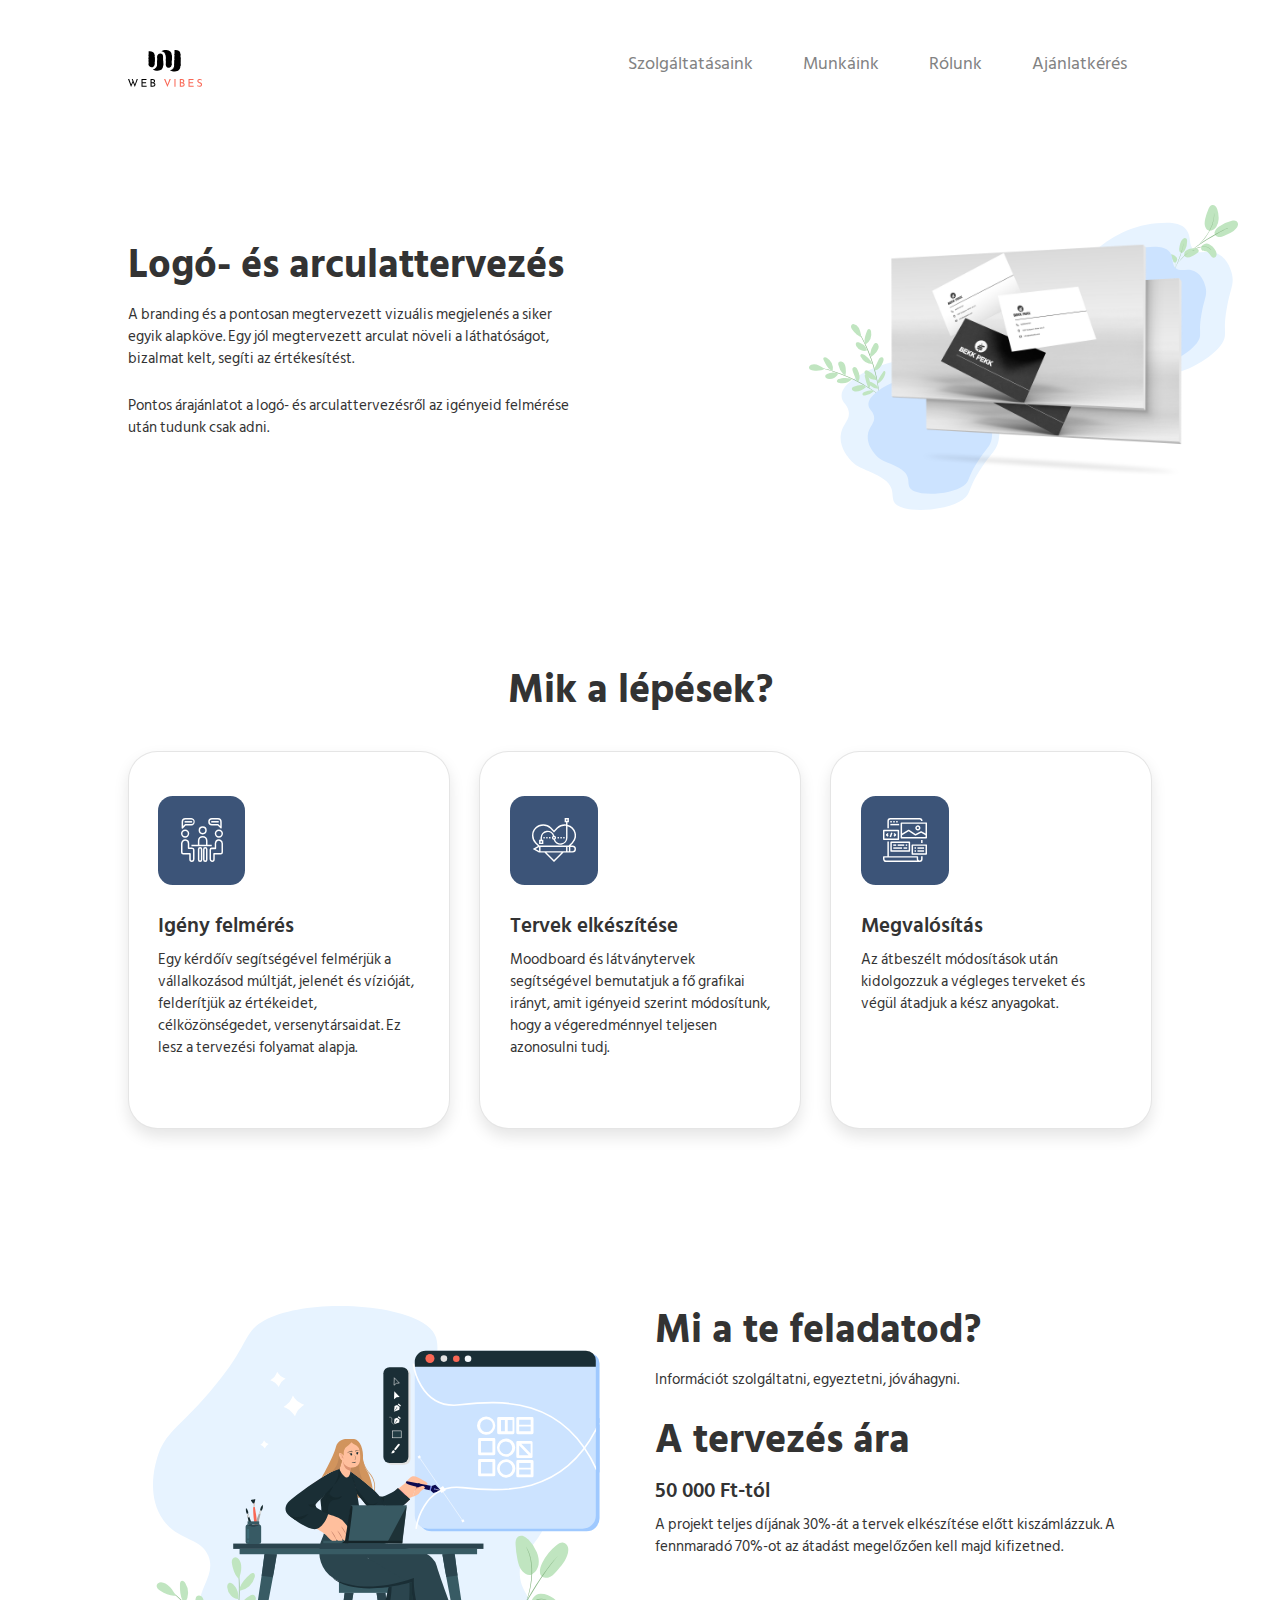
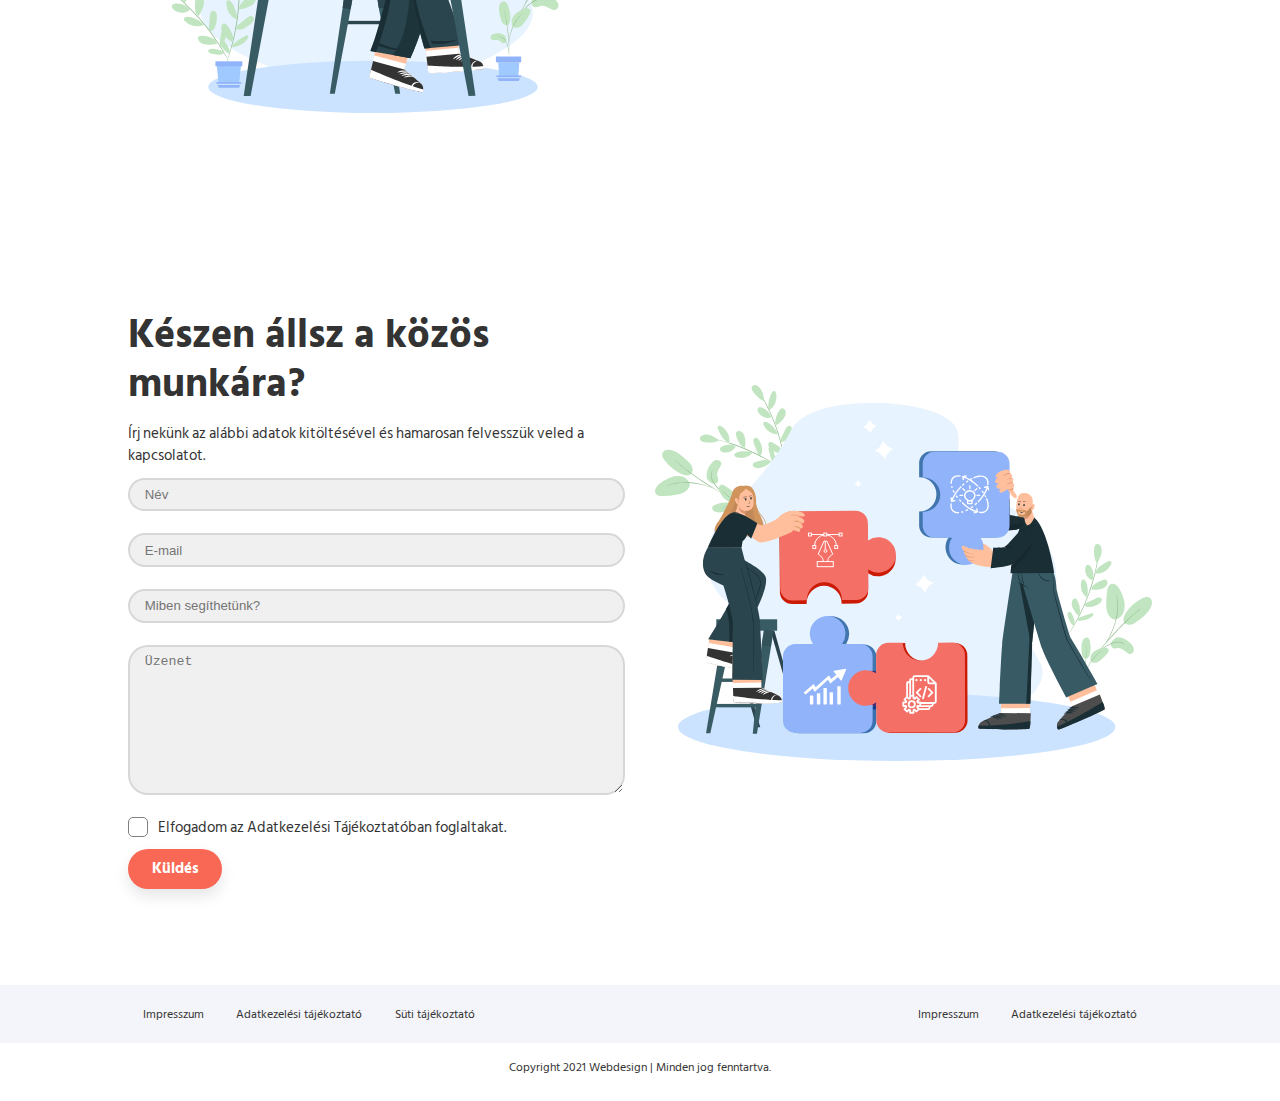
==== arculat.html @ f715c891 "initial commit" ====
<!DOCTYPE html>
<html lang="hu">

<head>
    <meta charset="utf-8">
    <title>Logó- és arculattervezés</title>
    <meta name="author" content="Your Name">
    <meta name="description" content="Example description">
    <meta name="viewport" content="width=device-width, initial-scale=1.0">
    <link rel="stylesheet" href="css/reset.css">
    <link rel="stylesheet" href="css/typo.css">
    <link rel="stylesheet" href="css/grid.css">
    <link rel="stylesheet" href="css/styleproba.css">
    <link rel="stylesheet" href="css/main.css">
    <link rel="icon" type="image/x-icon" href="img/favicon.png" />
    <link href="https://fonts.googleapis.com/css2?family=Hind+Siliguri:wght@400;600;700&display=swap" rel="stylesheet">
    <link rel="stylesheet" href="https://cdnjs.cloudflare.com/ajax/libs/font-awesome/4.7.0/css/font-awesome.min.css">
</head>
<body>
        <header class="header">
          
                <div class="logo">
                    <a href="#"><img src="img/logotervuj.svg" alt=""></a>
                </div>
                <div class="navigation">
                    <input type="checkbox" class="toggle-menu">
                    <div class="hamburger"></div>
                    
                        <ul class="menu">
                            <li><a href="#">Szolgáltatásaink</a></li>
                            <li><a href="#">Munkáink</a></li>
                            <li><a href="#">Rólunk</a></li>
                            <li><a href="#">Ajánlatkérés</a></li>
                        </ul>
                   
                </div>
                
            
        </header>
        <main>
            <section id="hero2">
            <div class="content-box">
                <div class="hero-text">
                    <h1>Logó- és arculattervezés</h1>
                    <p>A branding és a pontosan megtervezett vizuális megjelenés a siker egyik alapköve. Egy jól megtervezett arculat növeli a láthatóságot, bizalmat kelt, segíti az értékesítést. 
                    </p>
                    <p>Pontos árajánlatot a logó- és arculattervezésről az igényeid felmérése után tudunk csak adni.

                    </p>
                   
                </div>
            
            </div>
            <img src="img/dfgjjj.png" alt="" class="logo">
        </section>

        <section id="services">
            <div class="content-box">
                <h2>Mik a lépések?</h2>
                <div class="column-3">
                    <div class="box">
                        <img src="img/meeteng.svg" alt="">
                        <h3>Igény felmérés</h3>
                        <p>Egy kérdőív segítségével felmérjük a vállalkozásod múltját, jelenét és vízióját, felderítjük az értékeidet, célközönségedet, versenytársaidat. Ez lesz a tervezési folyamat alapja.</p>
                        
                    </div>
                    <div class="box">
                        <img src="img/tervezes.svg" alt="">
                        <h3>Tervek elkészítése</h3>
                        <p>Moodboard és látványtervek segítségével bemutatjuk a fő grafikai irányt, amit igényeid szerint módosítunk, hogy a végeredménnyel teljesen azonosulni tudj. </p>
                      
                    </div>
                    <div class="box"> 
                        <img src="img/kivitelezes.svg" alt="">
                        <h3>Megvalósítás</h3>
                        <p>Az átbeszélt módosítások után kidolgozzuk a végleges terveket és végül átadjuk a kész anyagokat.</p>
                       
                    </div>
                </div>
            </div>
        </section>

        <section id="how-we-work2">
            <div class="content-box">
                <div class="row">
                    <div class="col-1-2">
                        <img src="img/illusztraciologouj.svg" alt="" class="logoarculat">
                    </div>
                    <div class="col-1-2 text">
                        <h2>
                            Mi a te feladatod?
                        </h2>
                        <p>Információt szolgáltatni, egyeztetni, jóváhagyni.</p>
                        <h2>
                            A tervezés ára                        </h2>
                            <h3>
                                50 000 Ft-tól                    </h3>
                        <p>A projekt teljes díjának 30%-át a tervek elkészítése előtt kiszámlázzuk. A fennmaradó 70%-ot az átadást megelőzően kell majd kifizetned.</p>
                </div>
                
            </div>
            </div>
        </section>

        <section id="how-we-work">
            <div class="content-box">
                <div class="row">
                  
                    <div class="col-1-2 text">
                        <div class="container">
                            <div class="contact-box">
                            <h2>Készen állsz a közös munkára?</h2>
                            <p>Írj nekünk az alábbi adatok kitöltésével és hamarosan felvesszük veled a kapcsolatot.</p>
                            <input type="text" class="field" placeholder="Név">
                            <input type="email" class="field" placeholder="E-mail">
                            <input type="text" class="field" placeholder="Miben segíthetünk?">
                            <textarea class="field area" placeholder="Üzenet "></textarea>
                            <div class="input_field terms">
                                <label class="check">
                                    <input type="checkbox">
                                    <span class="checkmark"></span>
                                </label>
                                <div><p>Elfogadom az Adatkezelési Tájékoztatóban foglaltakat.</p></div>
                            </div>
                            
                            <div><a class="button" href="/">
                                Küldés
                            </a></div>
                            </div>
                            
                        </div>
                      
                </div>
                <div class="col-1-2">
                    <img src="img/kapcsolat2.svg" alt="" id="kapcsolat">
                </div>
            </div>
            </div>
        </section>

        </main>
    <footer>
        <div class="content-box">
            <div id="foot-info">
                <ul>
                    <li>
                        <a href="#">Impresszum</a>
                    </li>
                    <li>
                        <a href="#">Adatkezelési tájékoztató</a>
                    </li>
                    <li>
                        <a href="#">Süti tájékoztató</a>
                    </li>
                </ul>
            </div>
            <div id="foot-contact">
                <ul>
                    <li>
                        Impresszum
                    </li>
                    <li>
                        Adatkezelési tájékoztató

                    </li>
                </ul>
            </div>
        </div>
    </footer>
    <div id="copyright">
        <div class="content-box">
           <p>Copyright 2021  Webdesign | Minden jog fenntartva.</p> 
        </div>
    </div>
    <script type="text/javascript" src=""></script>
</body>
</html>
---- css/grid.css ----
.row{
    display: flex;
    flex-wrap: wrap;
    margin-left: -1rem;
    margin-right: -1rem;
}

.row div[class*=col]{   
    /* Osztály tartalmazza a következőt: "col" */
    margin-left: 1rem;
    margin-right: 1rem;
}
aside{   
    margin-left: 1rem;
    margin-right: 1rem;
}

.col-1-2 {
    width: calc(50% - 2rem);
}

.col-1-3 {
    width: calc(33.33333333% - 2rem);
}

.col-1-4 {
    width: calc(25% - 2rem);
}

.col-1-5 {
    width: calc(20% - 2rem);
}

.col-1-6 {
    width: calc(16.66666667% - 2rem);
}

.col-2-3 {
    width: calc(66.66666667% - 2rem);
}

.col-2-5 {
    width: calc(40% - 2rem);
}

.col-3-4 {
    width: calc(75% - 2rem);
}

.col-3-5 {
    width: calc(60% - 2rem);
}

.col-4-5 {
    width: calc(80% - 2rem);
}

.col-5-6 {
    width: calc(83.33333333% - 2rem);
}

@media screen and (max-width: 768px) {
    .col-1-2,
    .col-1-3,
    .col-1-4,
    .col-1-5,
    .col-1-6,
    .col-2-3,
    .col-2-5,
    .col-3-4,
    .col-3-5,
    .col-4-5,
    .col-5-6 {
        width: calc(100% - 2rem);
    }   
}

.column-2,
.column-3,
.column-4,
.column-5,
.column-6,
.column-7,
.column-8,
.column-9 {
    display: flex;
    flex-wrap: wrap;
    margin-left: -1rem;
    margin-right: -1rem;
}

.column-2 > div,
.column-3 > div,
.column-4 > div,
.column-5 > div,
.column-6 > div,
.column-7 > div,
.column-8 > div,
.column-9 > div {
    margin-left: 1rem;
    margin-right: 1rem;
}

.column-2 > div {
    width:calc( 50% - 2rem);
}
.column-3 > div {
    width:calc( 33.33333333% - 2rem);
}
.column-4 > div {
    width:calc( 25% - 2rem);
}
.column-5 > div {
    width:calc( 20% - 2rem);
}
.column-6 > div {
    width:calc( 16.66666667% - 2rem);
}
.column-7 > div {
    width:calc( 14.28571429% - 2rem);
}
.column-8 > div {
    width:calc( 12.5% - 2rem);
}
.column-9 > div {
    width:calc( 11.11111111% - 2rem);
}

@media screen and (min-width: 768px) and (max-width: 1024px)  {
    .column-2 > div {
        width: calc(100% - 2rem);
    }
    .column-4 > div {
        width:calc( 50% - 2rem);
    }
    .column-3 > div {
        width: calc(33.33333333% - 2rem);
    }
    
    .column-5 > div,
    .column-6 > div {
        width: calc(25% - 2rem);
    }
    
    .column-7 > div {
        width: calc(20% - 2rem);
    }
    
    .column-8 > div {
        width: calc(16.66666667% - 2rem);
    }
    
    .column-9 > div {
        width: calc(14.28571429% - 2rem);
    }
}

@media screen and (min-width: 480px) and (max-width: 767px)  {
    .column-2 > div {
        width: calc(100% - 2rem);
    }
    
    .column-3 > div,
    .column-4 > div {
        width: calc(50% - 2rem);
    }
    
    .column-5 > div,
    .column-6 > div {
        width: calc(33.33333333% - 2rem);
    }
    
    .column-7 > div,
    .column-8 > div {
        width: calc(25% - 2rem);
    }
    
    .column-9 > div {
        width: calc(20% - 2rem);
    }
}

@media screen and (max-width: 500px)  {
    
    .column-2 > div,
    .column-3 > div,
    .column-4 > div {
        width: calc(100% - 2rem);
    }
    
    .column-5 > div,
    .column-6 > div,
    .column-7 > div,
    .column-8 > div {
        width: calc(50% - 2rem);
    }
    
    .column-9 > div {
        width: calc(33.33333333% - 2rem);
    }
}
/*NO MARGIN*/
.no-margin,
.no-margin > div {
    margin: 0!important;
}
.no-margin .col-1-2 {
    width: 50%;
}

.no-margin .col-1-3 {
    width: 33.33333333%;
}

.no-margin .col-1-4 {
    width: 25%;
}

.no-margin .col-1-5 {
    width: 20%;
}

.no-margin .col-1-6 {
    width: 16.66666667%;
}

.no-margin .col-2-3 {
    width: 66.66666667%;
}

.no-margin .col-2-5 {
    width: 40%;
}

.no-margin .col-3-4 {
    width: 75%;
}

.no-margin .col-3-5 {
    width: 60%;
}

.no-margin .col-4-5 {
    width: 80%;
}

.no-margin .col-5-6 {
    width: 83.33333333%;
}

@media screen and (max-width: 768px) {
    .no-margin .col-1-2,
    .no-margin .col-1-3,
    .no-margin .col-1-4,
    .no-margin .col-1-5,
    .no-margin .col-1-6,
    .no-margin .col-2-3,
    .no-margin .col-2-5,
    .no-margin .col-3-4,
    .no-margin .col-3-5,
    .no-margin .col-4-5,
    .no-margin .col-5-6 {
        width: 100%;
    }   
}
.no-margin.column-2 > div {
    width: 50%;
}
.no-margin.column-3 > div {
    width: 33.33333333%;
}
.no-margin.column-4 > div {
    width: 25%;
}
.no-margin.column-5 > div {
    width: 20%;
}
.no-margin.column-6 > div {
    width: 16.66666667%;
}
.no-margin.column-7 > div {
    width: 14.28571429%;
}
.no-margin.column-8 > div {
    width: 12.5%;
}
.no-margin.column-9 > div {
    width: 11.11111111%;
}

@media screen and (min-width: 768px) and (max-width: 1024px)  {
    .no-margin.column-2 > div {
        width: 100%;
    }
    
    .no-margin.column-3 > div,
    .no-margin.column-4 > div {
        width: 33.33333333%;
    }
    
    .no-margin.column-5 > div,
    .no-margin.column-6 > div {
        width: 25%;
    }
    
    .no-margin.column-7 > div {
        width: 20%;
    }
    
    .no-margin.column-8 > div {
        width: 16.66666667%;
    }
    
    .no-margin.column-9 > div {
        width: 14.28571429%;
    }
}

@media screen and (min-width: 480px) and (max-width: 767px)  {
    .no-margin.column-2 > div {
        width: 100%;
    }
    
    .no-margin.column-3 > div,
    .no-margin.column-4 > div {
        width: 50%;
    }
    
    .no-margin.column-5 > div,
    .no-margin.column-6 > div {
        width: 33.33333333%;
    }
    
    .no-margin.column-7 > div,
    .no-margin.column-8 > div {
        width: 25%;
    }
    
    .no-margin.column-9 > div {
        width: 20%;
    }
}

@media screen and (max-width: 479px)  {
    
    .no-margin.column-2 > div,
    .no-margin.column-3 > div,
    .no-margin.column-4 > div {
        width: 100%;
    }
    
    .no-margin.column-5 > div,
    .no-margin.column-6 > div,
    .no-margin.column-7 > div,
    .no-margin.column-8 > div {
        width: 50%;
    }
    
    .no-margin.column-9 > div {
        width: 33.33333333%;
    }
}
---- css/styleproba.css ----
@media screen and (min-width:1280px) {
    html {
        font-size: 1.15vw;
    }
}
@media screen and (max-width:1279px) {
    html {
        font-size: 18px;
    }
}
@media screen and (max-width:480px) {
    html {
        font-size: 16px;
    }
}
body {
    font-family: 'Hind Siliguri', sans-serif;;
    color: #333;
    background: #fff;

}
p{
    margin-bottom: 0.7rem;
    line-height: 1.5;
}
h1, 
h2, 
h3 {
    line-height: 1.2;
    margin-bottom: 10px;
}
h1, 
h2 {
    font-size: 2.75rem;
    font-weight: bold;
    margin-bottom: 1rem;
}
 
h3 {
    font-size: 1.4rem;
    font-weight: bold;
    font-weight: 600;
}
a {
    color: #828282;
 
    text-decoration: none;
}
.button {
    border: none;
    background-color: #F96755;
    color: white;
    padding: 0.4rem 1.6rem;
    padding-top: 0.5rem;
    border-radius: 50px;
    box-shadow: 0 .5rem 1rem rgba(0, 0, 0, 0.1);
    transition: all .3s linear;
    text-decoration: none;
    font-weight: bold;
    display: inline-block;
    margin: 0;
}

.button:hover {
    border: 1px solid #F96755;
    background-color: white;
    color: #F96755;
   
}  
section {
    margin-bottom: 4vw;
}
#hero {
   
    background-size: auto 50%;
    padding: 10vw 0;
    position: relative;
}
#hero2 {
   
    background-size: auto 50%;
    padding: 10vw 0;
    position: relative;
}
#hero img{
    position: absolute;
    bottom: 0;
    right: 5%;
    width: auto;
    height: 80%;
    background: url(../img/foltocska.svg) no-repeat center;
    background-size: 80%;
    display: flex;
}
#hero2 img{
    position: absolute;
    bottom: 15%;
    right: 9%;
    width: auto;
    height: 70%;
    background: url(../img/foltocska.svg) no-repeat center;
    background-size: 100%;
    display: flex;
}

.hero-text {
    padding-bottom: 1.5rem;
    max-width: 30rem;
}

#services h2 {
    text-align: center;
   
}
#services h3{
    padding-top: 1rem;
}
#services p {
    padding-bottom: 1rem;
}
.box {
    align-items: left;
    background: #fff;
    border-radius: .5rem;
    border: .1rem solid rgba(0, 0, 0, 0.1);
    box-shadow: 0 .5rem 1rem rgba(0, 0, 0, 0.1);
    margin: 1.5rem;
    padding: 3rem 2rem;
    border-radius: 2rem;
  
}
#portfolio h2 {
    padding-bottom: 1rem;
    text-align: center;
}
#portfolio img {
    margin-bottom: 1rem;
}
#services img {
    height: 6rem;
    background-color: #3C5478;
    padding: 1.5rem;
    border-radius: 1rem;
    align-items: left;
    margin-bottom: 1rem;
}
#how-we-work ul {
    overflow: hidden;
    margin: 0 0 20px 0;
}

#how-we-work ul li {
    margin-bottom: 8px;
    line-height: 1.4;
    position: relative;
    padding-left: 30px;
}
#how-we-work ul li:before {
    content: "";
    width: 20px;
    height: 20px;
    display: block;
    border-radius: 50%;
    background: #F96755;
    position: absolute;
    left: 0;
    top: 50%;
    margin-top: -10px;
}
#how-we-work ul li:after {
    content: "";
    width: 8px;
    height: 12px;
    display: block;
    position: absolute;
    left: 6px;
    top: 50%;
    margin-top: -8px;
    border-bottom: solid 2px white;
    border-right: solid 2px white;
    transform: rotate(45deg);
}
#kapcsolat{
    padding-top: 8rem;
}
#how-we-work2 ul {
    overflow: hidden;
    margin: 0 0 20px 0;
}
#how-we-work2 h2 {
    padding-bottom: 1rem;
}
#how-we-work2 ul li {
    margin-bottom: 8px;
    line-height: 1.4;
    position: relative;
    padding-left: 30px;
}
.text{
margin-top: 5rem;
 margin-bottom: 1rem;
}

footer {
    background-color: #F4F5FA;
    padding: 1.5rem 0;
    font-size: smaller;
}
footer .content-box {
    display: flex;
    justify-content: space-between;
    align-items: center;
}
#foot-info li, #foot-contact li {
    display: inline-block;
    margin: 0 1rem;
}
#foot-info li a{
    color: inherit;
}
#copyright {
    padding: 1rem 0;
    font-size: smaller;
    text-align: center;
}
img {
    display: block;
    margin-bottom: 0.4rem;
    height: auto;
}
.content-box {
    width: 80%;
    margin: 0 auto;
}
#how-we-work,
#how-we-work2,
#hero img,
#hero2 img,
#services,
#portfolio {
    padding-bottom: 3rem;
}
#hero p,
#hero2 p{
    padding-bottom: 1rem;
}
.button {
    padding: 0.8rem 1.6rem;
}
#how-we-work2 h2{
    padding-bottom:0;
}
#how-we-work2 p{
    padding-bottom:1rem;
    }
 #how-we-work2 img{
        width: 90%;
        margin: 0 auto;
        }
.container {
    position: relative;
    display: flex;
    justify-content: center;
    width: 100%;
    height: 100%;
}
.contact-box {
    max-width: 850px;
    display: grid;
    justify-content: center;
    align-items: center;
}
.field {
    width: 100%;
    padding: 0.5rem 1rem;
    outline: none;
    border: 2px solid rgba(0, 0, 0, 0.1);
    background-color: rgba(230, 230, 230, 0.6);
    font-size: 0.9rem;
    color: #828282;
    margin-bottom: 22px;
    transition: .3s;
    border-radius: 20px;
}
.field:hover {
    background-color: rgba(0, 0, 0, 0.1);
}
.field:focus {
    background-color: #fff;
    border: 1px solid gray;
}
.area {
    min-height: 150px;
}
.input_field .check {
    width: 15px;
    height: 15px;
    position: relative;
    display: block;
    cursor: pointer;
}
.input_field .check input[type="checkbox"]{
    position: absolute;
    top: 0;
    left: 0;
    opacity: 0;
}
.input_field {
    display: flex;
}
.input_field .check .checkmark{
    width: 20px;
    height: 20px;
    border: 1px solid grey;
    display: block;
    position: relative;
    border-radius: 5px;
}
.input_field .check .checkmark:before {
    content: "";
    position: absolute;
    top: 2px;
    left: 4px;
    width: 10px;
    height: 7px;
    border: 2px solid;
    border-color: transparent transparent #fff #fff;
    transform: rotate(-45deg);
    display: none;
}
.input_field .check input[type="checkbox"]:checked ~ .checkmark {
    background: #F96755;
}
.input_field .check input[type="checkbox"]:checked ~ .checkmark:before {
    display: block;
}
.input_field p {
    margin-left: 1rem;
}
@media screen and (max-width:1280px) {
    #kapcsolat {
        padding-top: 10rem;
    padding-bottom: 3rem;
    }
   .logoarculat,
    .mi {
        padding-top: 5rem;
    padding-bottom: 3rem;
    }
    
    .content-box {
        width: 80%;
    }
    #hero img {
        
        margin-right: -5rem;
        height: auto;
        width: 35rem;
        padding-bottom: 3rem;
    }
    #hero2 img{
        
        margin-right: -5rem;
        height: auto;
        width: 35rem;
        padding-bottom: 3rem;
    }
    #hero2 img{
        position: absolute;
        bottom: 15%;
        right: 9%;
        width: auto;
        height: 70%;
        background: url(../img/foltocska.svg) no-repeat center;
        background-size: 100%;
        display: flex;
    }
    #how-we-work2,
    #how-we-work,
    #hero img,
    #hero2 img,
    #services {
        padding-bottom: 2rem;
    }
    
}
@media screen and (max-width:1199px) {

    header .content-box {
        flex-wrap: wrap;
    }
    #main-menu{
        order:3;
        width: 100%;
        margin-top: 1rem;
        padding-top: 1rem;
        border-top: solid 1px #ccc;
        text-align: center;
    }
    #hero2 img{
        
        margin-right: -5rem;
        height: auto;
        width: 35rem;
        padding-bottom: 3rem;
    }
    #hero2 img{
        position: absolute;
        bottom: 19%;
        right: 9%;
        width: auto;
        height: 70%;
        background: url(../img/foltocska.svg) no-repeat center;
        background-size: 90%;
        display: flex;
    }
    #hero img{
        
        margin-right: -5rem;
        height: auto;
        width: 35rem;
        padding-bottom: 3rem;
    }
    footer .content-box {
        display: block;
        text-align: center;
    }
    #foot-info {
        margin-bottom: 1rem;
    }
    .column-3 > div {
        width: calc(50% - 2rem);
    }
    .column-4 > div {
        width: calc(50% - 2rem);
    }
    #portfolio img {
        width: 100%;
    }
    #portfolio h3 {
        font-size: 1.3rem;
    }
    #kapcsolat {
        padding-top: 12rem;
    padding-bottom: 3rem;
    }
    .logoarculat {
        padding-top: 6rem;
    padding-bottom: 3rem;
    }
    .mi{
        padding-top: 7rem;
        padding-bottom: 3rem;
    }
    #how-we-work,
    #how-we-work2,
    #hero img,
    #services {
        padding-bottom: 2rem;
    }
    #portfolio {
        padding-bottom: 0;
    }
    #menu-button {
        padding-bottom: 1rem;
    }
    .button {
       
        padding: 0.8rem 1.6rem;
       
    
    }
    

}

@media screen and (max-width:1073px) {
    #hero img{
        
        margin-right: -5rem;
        height: auto;
        width: 32rem;
        padding-bottom: 3rem;
    }
    #hero2 img{
        
        margin-right: -5rem;
        height: auto;
        width: 35rem;
        padding-bottom: 3rem;
    }
    #hero2 img{
        position: absolute;
        bottom: 26%;
        right: 9%;
        width: auto;
        height: 60%;
        background: url(../img/foltocska.svg) no-repeat center;
        background-size: 90%;
        display: flex;
    }
}
@media screen and (max-width:990px) {
    .mi{
        padding-top: 2rem;
        
    }
    #kapcsolat {
        padding-top: 3rem;
    padding-bottom: 3rem;
    }
    #hero,
    #hero2{
        padding: 2rem 0 20rem 0;
    }
    .hero-text{
        max-width: initial;
    }
   
  
    #hero2 img{
        right: 50%;
        margin-right: -13rem;
        height: auto;
        width: 30rem;
        bottom: 0;
        padding:1rem;
    }
    #hero img{
        right: 50%;
        margin-right: -15rem;
        height: auto;
        width: 30rem;
    }
    #foot-info li, #foot-contact li{
        display: block;
        margin-bottom: 0.5rem;
    }
   
  
    #portfolio,
    #how-we-work,
    #how-we-work2,
    #hero img,
    #hero2 img,
    #services {
        padding-bottom: 2rem;
    }
    .text{
        margin-top: 2rem;
         margin-bottom: 1rem;
        }
    #services h3 {
        padding-top: 1rem;
    }
    #services .button {
        margin-top: 1rem;
    }
    #portfolio h2 {
        text-align: left;
    }
    #services h2 {
        text-align: left;
    }
   
    h1 {
        font-size: 3rem;
    }
    h2 {
        font-size: 2.3rem;
    }
    #menu-button {
        padding-bottom: 1rem;
    }
    .button {
       
        padding: 0.8rem 1.6rem;
    
    }
    #services p{
        padding-bottom: 0;
    }
    .col-1-2 {
        width: calc(100% - 2rem);
    } 
    .field {
        padding: 1rem 1rem;
        font-size: 1rem;
    }
}
@media screen and (max-width:768px) {
    .logoarculat {
        padding-top: 0;
    }
    #hero,
    #hero2{
        padding: 2rem 0 20rem 0;
    }
    .hero-text{
        max-width: initial;
    }
    .column-4 > div {
        width: calc(100% - 2rem);
    }
    h1 {
        font-size: 3rem;
    }
    h2 {
        font-size: 2.3rem;
    }
    #hero img,
    #hero2 img{
        right: 50%;
        margin-right: -13rem;
        height: auto;
        width: 27rem;
    }
    .column-3 > div {
        width: calc(100% - 2rem);
    }
    #portfolio h3 {
        font-size: 1.2rem;
    }
    
    
    #how-we-work,
    #hero img,
    #hero2 img,
    #services {
        padding-bottom: 3rem;
    }
    .text{
        margin-top: 2rem;
         margin-bottom: 1rem;
        }
    #services h3 {
        padding-top: 1rem;
    }
    #services .button {
        margin-top: 1rem;
    }
    #portfolio h2 {
        text-align: left;
    }

    #how-we-work2  {
        padding-top: 2rem;
    
    }
    #menu-button {
        padding-bottom: 1rem;
    }
    .contact-box {
        padding-bottom: 3rem;
    }
    .field {
        padding: 1rem 1rem;
        font-size: 1rem;
    }
    .button {
       
        padding: 0.8rem 1.6rem;
    }
    #services p{
        padding-bottom: 0;
    }
    #portfolio img {
        width: 100%;
    }
    #kapcsolat {
        padding-top:1rem ;
    }
}
@media screen and (max-width:500px) {
    #logo {
        max-width: initial;
        width: 20%;
        margin: 0 auto 1rem auto;
    }
    #tel {
        margin: 0 auto;
    }
    #main-menu li{ 
        display: block;
        margin-bottom: 0.5rem;
    }
    #main-menu li:last-of-type{ 
        margin-bottom: 0;
    }
    h1 {
        font-size: 2rem;
    }
    h2 {
        font-size: 2rem;
    }
    #portfolio p{
        padding-bottom: 2rem;
    }
    
    #how-we-work,
    #hero img,
    #hero2 img,
    #services {
        padding-bottom: 3rem;
    }
    .text{
        margin-top: 2rem;
         margin-bottom: 1rem;
        }
    #services h3 {
        padding-top: 1rem;
    }
    #services .button {
        margin-top: 1rem;
    }
    #portfolio h2 {
        text-align: left;
    }
    #portfolio img {
        width: 100%;
    }
    .mi{
        padding-top: 0;
    
    }
    #hero p,
    #hero2 p {
        padding-bottom: 1rem;
    }
    #menu-button {
        padding-bottom: 1rem;
    }
    .button {
       
        padding: 0.8rem 1.6rem;

    
    }
    #services p{
        padding-bottom: 0;
    }
}
---- css/main.css ----
.header {
    position: relative;
    width: 80%;
    display: flex;
    justify-content: space-between;
    align-items: center;
    transition: 0.3s;
    margin: 0 auto;
    padding-top: 1rem;
}
.logo a{
    display: block;
   
}
.logo a img{
    display: block;
    width: 100%;
    max-width: 5rem;
   padding-top: 1rem;
}
.navigation {
    display: flex;
    justify-content: space-between;
    align-items: center;
}
.menu {
    display: flex;
    justify-content: center;
    flex-direction: row;
    align-items: center;
    z-index: 1;
    transition: 0.5s;
}
.menu li{
    list-style-type: none;
}
.menu li a{
    text-decoration: none;
    display: block;
    padding: 40px 25px;
    font-size: 18px;
    line-height: 1;
    transition: 0.3s;
}
.menu li a:hover{
    box-shadow: 0 -5px 0px #F96755 inset,
    500px 0 0 rgba(255,255,255,0.03) inset;
    padding: 35px 25px 45px 25px;
}
.hamburger {
    position: relative;
    width: 30px;
    height: 4px;
    background: black;
    border-radius: 10px;
    cursor: pointer;
    z-index: 2;
    transition: 0.3s;
}
.hamburger:before,
.hamburger:after {
    content: "";
    position: absolute;
    height: 4px;
    right: 0;
    background: black;
    transition: 0.3s;
    border-radius: 10px;
}
.hamburger:before {
    top: -10px;
    width: 20px;
}
.hamburger:after {
    top: 10px;
    width: 25px;
}
.toggle-menu {
    position: absolute;
    width: 30px;
    height: 100%;
    z-index: 3;
    cursor: pointer;
    opacity: 0;
}
.hamburger,
.toggle-menu {
    display: none;
}
.navigation input:checked ~ .hamburger {
    background: transparent;
}
.navigation input:checked ~ .hamburger:before {
    top: 0;
    transform: rotate(-45deg);
    width: 30px;

}
.navigation input:checked ~ .hamburger:after {
    top: 0;
    transform: rotate(45deg);
    width: 30px;
    
}
.navigation input:checked ~ .menu {
    right:0;
    box-shadow: -20px 0 40px rgba(0, 0, 0, 0.3);
}
@media screen and (max-width:992px) {
    .hamburger,
    .toggle-menu {
    display: block;
}
    .header {
        padding-top: 1rem;
    }
    .menu {
        justify-content: start;
        flex-direction: column;
        align-items: center;
        position: fixed;
        top: 0;
        right: -300px;
        background: white;
        width: 300px;
        height: 100%;
        padding-top: 65px;
    }
    .menu li {
        width: 100%;
    }
    .menu li a,
    .menu li a:hover{
        padding: 30px;
        font-size: 24px;
        box-shadow: 0 1px 0 rgba(255, 255, 255, 0.1) inset;
    }
}
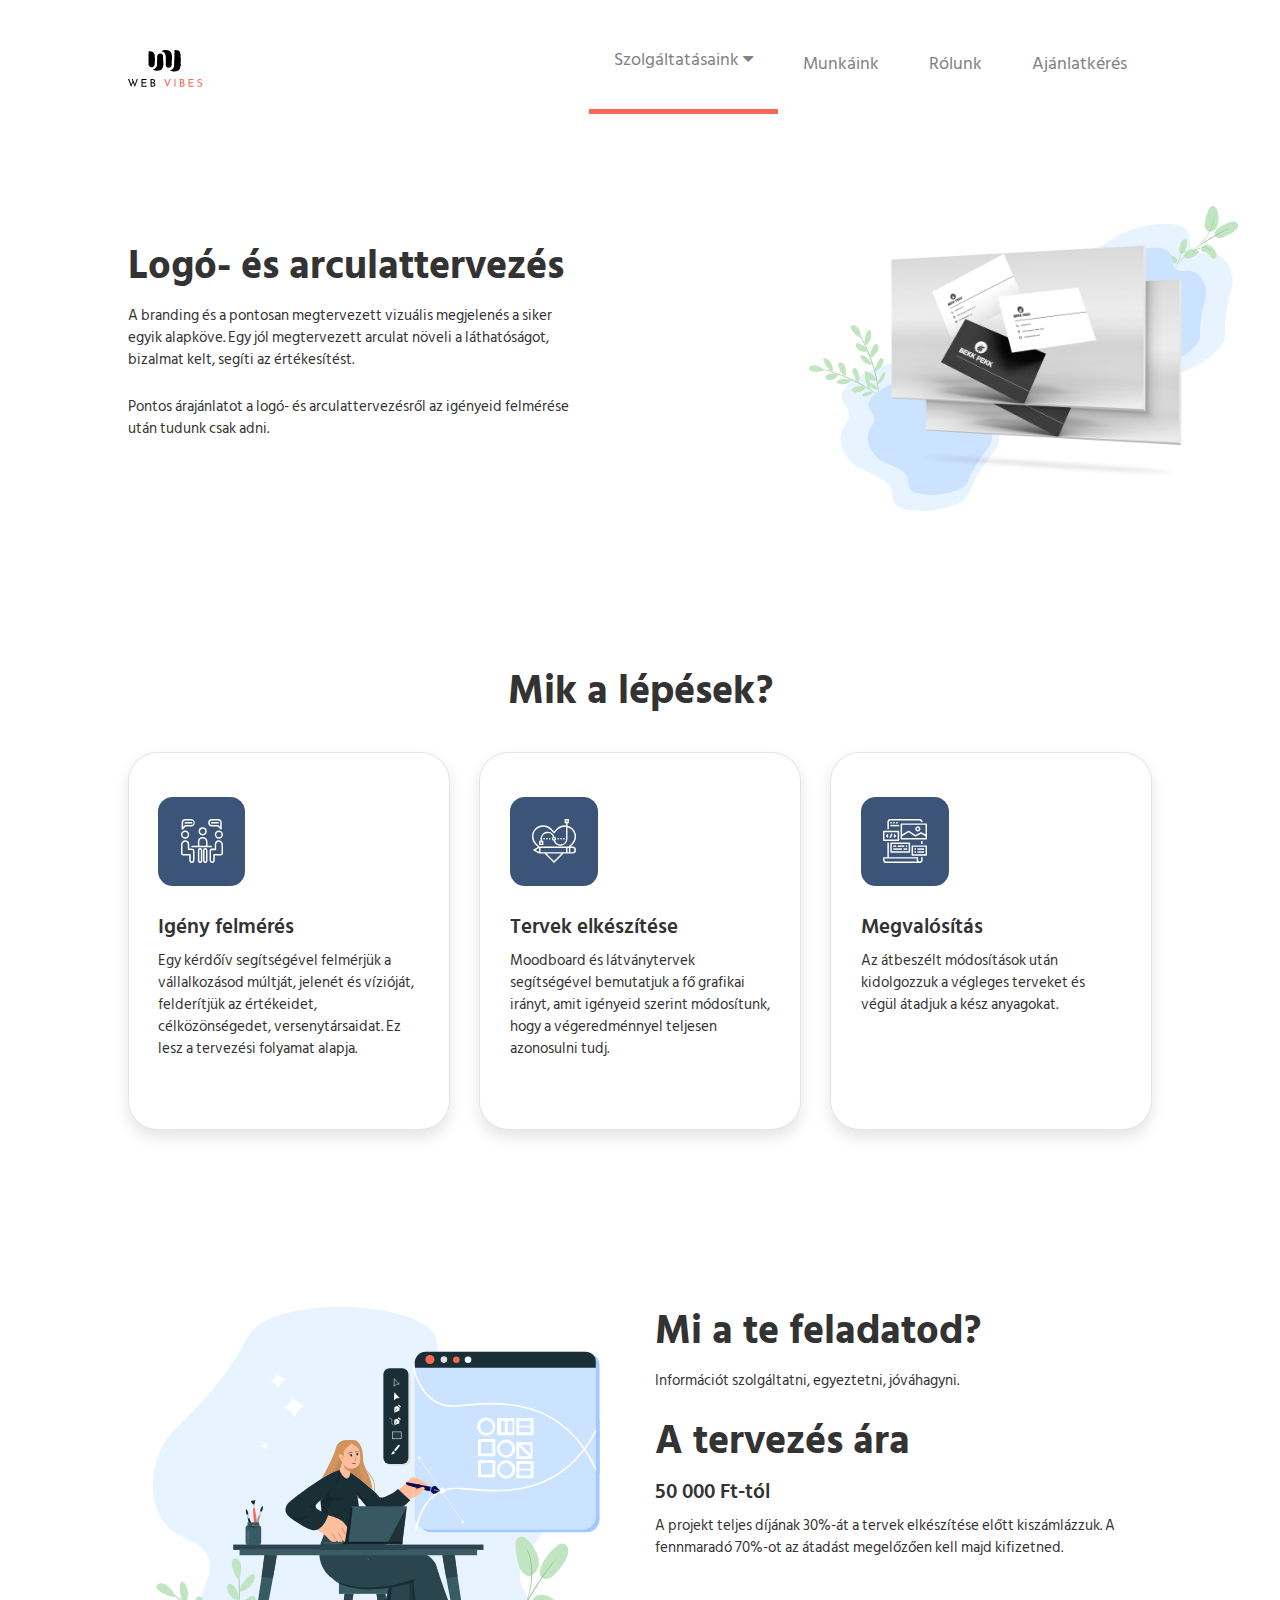
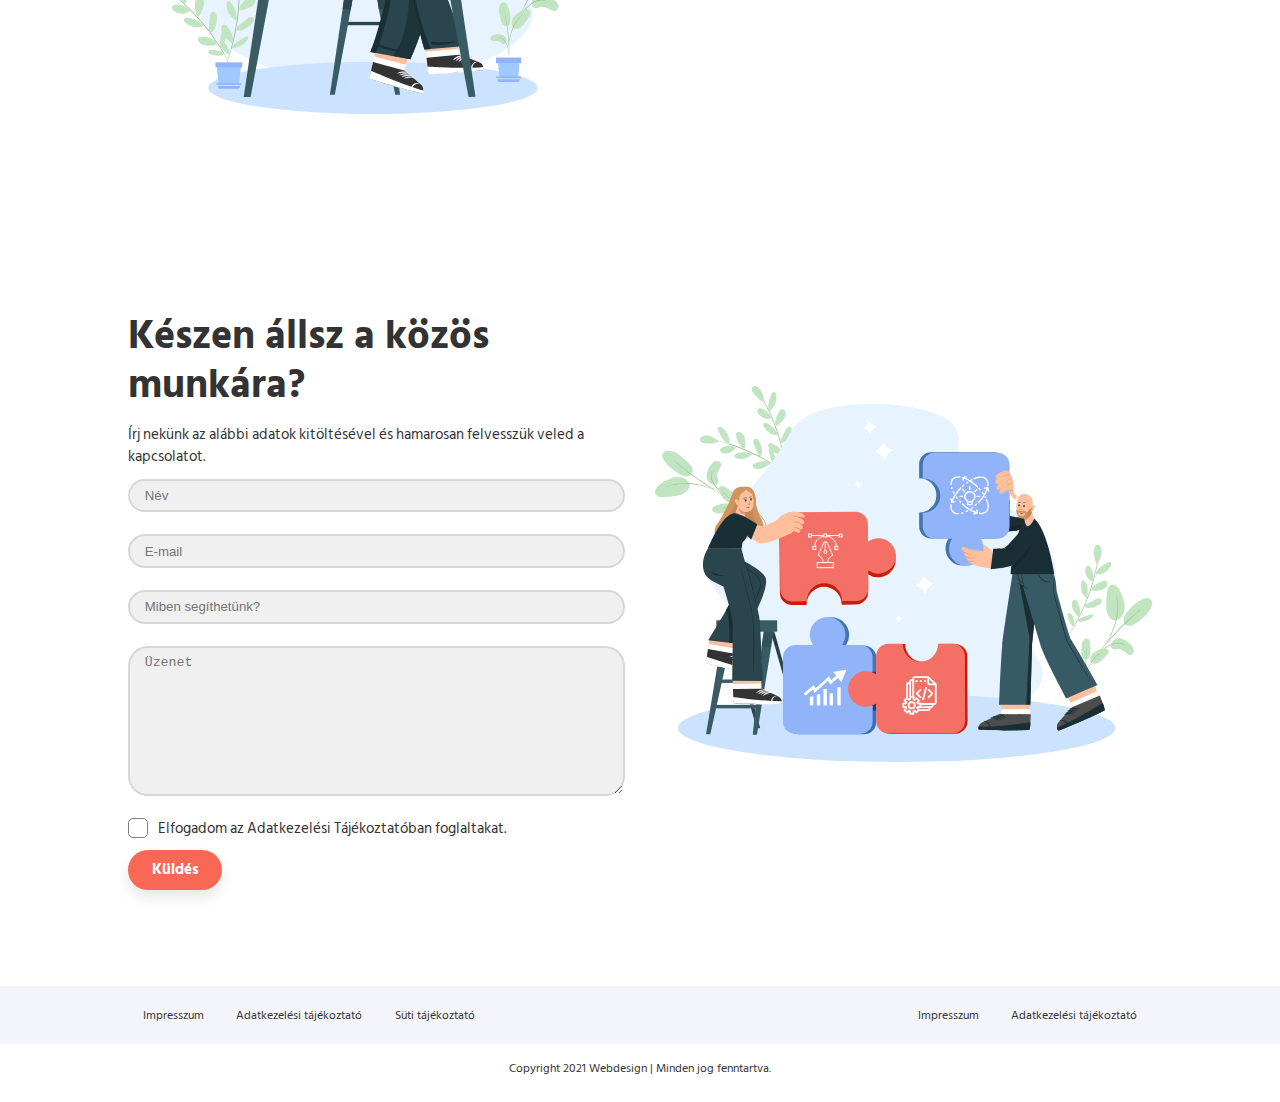
==== commit 4ec60f47: "add menu links" ====
--- a/arculat.html
+++ b/arculat.html
@@ -1,177 +1,185 @@
 <!DOCTYPE html>
 <html lang="hu">
+  <head>
+    <meta charset="utf-8" />
+    <title>Logó- és arculattervezés</title>
+    <meta name="author" content="Your Name" />
+    <meta name="description" content="Example description" />
+    <meta name="viewport" content="width=device-width, initial-scale=1.0" />
+    <link rel="stylesheet" href="css/reset.css" />
+    <link rel="stylesheet" href="css/typo.css" />
+    <link rel="stylesheet" href="css/grid.css" />
+    <link rel="stylesheet" href="css/styleproba.css" />
+    <link rel="stylesheet" href="css/main.css" />
+    <link rel="icon" type="image/x-icon" href="img/favicon.png" />
+    <link href="https://fonts.googleapis.com/css2?family=Hind+Siliguri:wght@400;600;700&display=swap" rel="stylesheet" />
+    <link rel="stylesheet" href="https://cdnjs.cloudflare.com/ajax/libs/font-awesome/4.7.0/css/font-awesome.min.css" />
+  </head>
+  <body>
+    <header class="header">
+      <div class="logo">
+        <a href="./index.html"><img src="img/logotervuj.svg" alt="" /></a>
+      </div>
+      <div class="navigation">
+        <input type="checkbox" class="toggle-menu" />
+        <div class="hamburger"></div>
+        <div class="menu">
+          <div
+            class="dropdown"
+            onmouseenter="showServicesDropdownMenu()"
+            onmouseleave="hideServicesDropdownMenu()"
+            onclick="showServicesDropdownMenu()"
+          >
+            <a class="menu-item-dropdown active-menu-item" id="servicesMenuItem">
+              Szolgáltatásaink
+              <i class="fa fa-caret-down"></i>
+            </a>
+            <div class="dropdown-container" id="servicesMenuDropdown">
+              <a class="menu-item-dropdown" href="./arculat.html">Logó- és arculattervezés</a>
+              <a class="menu-item-dropdown" href="./design.html">Egyedi weboldal</a>
+              <a class="menu-item-dropdown" href="./webshop.html">Webshop készítés</a>
+            </div>
+          </div>
+          <a class="side-menu-item active-menu-item">
+            Szolgáltatásaink
+            <i class="fa fa-caret-down"></i>
+          </a>
+          <div class="side-dropdown-container">
+            <a class="side-menu-item-dropdown" href="#">Logó- és arculattervezés</a>
+            <a class="side-menu-item-dropdown" href="#">Egyedi weboldal</a>
+            <a class="side-menu-item-dropdown" href="#">Webshop készítés</a>
+          </div>
+          <a class="menu-item" href="#">Munkáink</a>
+          <a class="menu-item" href="#">Rólunk</a>
+          <a class="menu-item" href="#">Ajánlatkérés</a>
+        </div>
+      </div>
+    </header>
+    <main>
+      <section id="hero2">
+        <div class="content-box">
+          <div class="hero-text">
+            <h1>Logó- és arculattervezés</h1>
+            <p>
+              A branding és a pontosan megtervezett vizuális megjelenés a siker egyik alapköve. Egy jól megtervezett arculat növeli a
+              láthatóságot, bizalmat kelt, segíti az értékesítést.
+            </p>
+            <p>Pontos árajánlatot a logó- és arculattervezésről az igényeid felmérése után tudunk csak adni.</p>
+          </div>
+        </div>
+        <img src="img/dfgjjj.png" alt="" class="logo" />
+      </section>
 
-<head>
-    <meta charset="utf-8">
-    <title>Logó- és arculattervezés</title>
-    <meta name="author" content="Your Name">
-    <meta name="description" content="Example description">
-    <meta name="viewport" content="width=device-width, initial-scale=1.0">
-    <link rel="stylesheet" href="css/reset.css">
-    <link rel="stylesheet" href="css/typo.css">
-    <link rel="stylesheet" href="css/grid.css">
-    <link rel="stylesheet" href="css/styleproba.css">
-    <link rel="stylesheet" href="css/main.css">
-    <link rel="icon" type="image/x-icon" href="img/favicon.png" />
-    <link href="https://fonts.googleapis.com/css2?family=Hind+Siliguri:wght@400;600;700&display=swap" rel="stylesheet">
-    <link rel="stylesheet" href="https://cdnjs.cloudflare.com/ajax/libs/font-awesome/4.7.0/css/font-awesome.min.css">
-</head>
-<body>
-        <header class="header">
-          
-                <div class="logo">
-                    <a href="#"><img src="img/logotervuj.svg" alt=""></a>
+      <section id="services">
+        <div class="content-box">
+          <h2>Mik a lépések?</h2>
+          <div class="column-3">
+            <div class="box">
+              <img src="img/meeteng.svg" alt="" />
+              <h3>Igény felmérés</h3>
+              <p>
+                Egy kérdőív segítségével felmérjük a vállalkozásod múltját, jelenét és vízióját, felderítjük az értékeidet, célközönségedet,
+                versenytársaidat. Ez lesz a tervezési folyamat alapja.
+              </p>
+            </div>
+            <div class="box">
+              <img src="img/tervezes.svg" alt="" />
+              <h3>Tervek elkészítése</h3>
+              <p>
+                Moodboard és látványtervek segítségével bemutatjuk a fő grafikai irányt, amit igényeid szerint módosítunk, hogy a
+                végeredménnyel teljesen azonosulni tudj.
+              </p>
+            </div>
+            <div class="box">
+              <img src="img/kivitelezes.svg" alt="" />
+              <h3>Megvalósítás</h3>
+              <p>Az átbeszélt módosítások után kidolgozzuk a végleges terveket és végül átadjuk a kész anyagokat.</p>
+            </div>
+          </div>
+        </div>
+      </section>
+
+      <section id="how-we-work2">
+        <div class="content-box">
+          <div class="row">
+            <div class="col-1-2">
+              <img src="img/illusztraciologouj.svg" alt="" class="logoarculat" />
+            </div>
+            <div class="col-1-2 text">
+              <h2>Mi a te feladatod?</h2>
+              <p>Információt szolgáltatni, egyeztetni, jóváhagyni.</p>
+              <h2>A tervezés ára</h2>
+              <h3>50 000 Ft-tól</h3>
+              <p>
+                A projekt teljes díjának 30%-át a tervek elkészítése előtt kiszámlázzuk. A fennmaradó 70%-ot az átadást megelőzően kell majd
+                kifizetned.
+              </p>
+            </div>
+          </div>
+        </div>
+      </section>
+
+      <section id="how-we-work">
+        <div class="content-box">
+          <div class="row">
+            <div class="col-1-2 text">
+              <div class="container">
+                <div class="contact-box">
+                  <h2>Készen állsz a közös munkára?</h2>
+                  <p>Írj nekünk az alábbi adatok kitöltésével és hamarosan felvesszük veled a kapcsolatot.</p>
+                  <input type="text" class="field" placeholder="Név" />
+                  <input type="email" class="field" placeholder="E-mail" />
+                  <input type="text" class="field" placeholder="Miben segíthetünk?" />
+                  <textarea class="field area" placeholder="Üzenet "></textarea>
+                  <div class="input_field terms">
+                    <label class="check">
+                      <input type="checkbox" />
+                      <span class="checkmark"></span>
+                    </label>
+                    <div>
+                      <p>Elfogadom az Adatkezelési Tájékoztatóban foglaltakat.</p>
+                    </div>
+                  </div>
+
+                  <div><a class="button" href="/"> Küldés </a></div>
                 </div>
-                <div class="navigation">
-                    <input type="checkbox" class="toggle-menu">
-                    <div class="hamburger"></div>
-                    
-                        <ul class="menu">
-                            <li><a href="#">Szolgáltatásaink</a></li>
-                            <li><a href="#">Munkáink</a></li>
-                            <li><a href="#">Rólunk</a></li>
-                            <li><a href="#">Ajánlatkérés</a></li>
-                        </ul>
-                   
-                </div>
-                
-            
-        </header>
-        <main>
-            <section id="hero2">
-            <div class="content-box">
-                <div class="hero-text">
-                    <h1>Logó- és arculattervezés</h1>
-                    <p>A branding és a pontosan megtervezett vizuális megjelenés a siker egyik alapköve. Egy jól megtervezett arculat növeli a láthatóságot, bizalmat kelt, segíti az értékesítést. 
-                    </p>
-                    <p>Pontos árajánlatot a logó- és arculattervezésről az igényeid felmérése után tudunk csak adni.
-
-                    </p>
-                   
-                </div>
-            
+              </div>
             </div>
-            <img src="img/dfgjjj.png" alt="" class="logo">
-        </section>
-
-        <section id="services">
-            <div class="content-box">
-                <h2>Mik a lépések?</h2>
-                <div class="column-3">
-                    <div class="box">
-                        <img src="img/meeteng.svg" alt="">
-                        <h3>Igény felmérés</h3>
-                        <p>Egy kérdőív segítségével felmérjük a vállalkozásod múltját, jelenét és vízióját, felderítjük az értékeidet, célközönségedet, versenytársaidat. Ez lesz a tervezési folyamat alapja.</p>
-                        
-                    </div>
-                    <div class="box">
-                        <img src="img/tervezes.svg" alt="">
-                        <h3>Tervek elkészítése</h3>
-                        <p>Moodboard és látványtervek segítségével bemutatjuk a fő grafikai irányt, amit igényeid szerint módosítunk, hogy a végeredménnyel teljesen azonosulni tudj. </p>
-                      
-                    </div>
-                    <div class="box"> 
-                        <img src="img/kivitelezes.svg" alt="">
-                        <h3>Megvalósítás</h3>
-                        <p>Az átbeszélt módosítások után kidolgozzuk a végleges terveket és végül átadjuk a kész anyagokat.</p>
-                       
-                    </div>
-                </div>
+            <div class="col-1-2">
+              <img src="img/kapcsolat2.svg" alt="" id="kapcsolat" />
             </div>
-        </section>
-
-        <section id="how-we-work2">
-            <div class="content-box">
-                <div class="row">
-                    <div class="col-1-2">
-                        <img src="img/illusztraciologouj.svg" alt="" class="logoarculat">
-                    </div>
-                    <div class="col-1-2 text">
-                        <h2>
-                            Mi a te feladatod?
-                        </h2>
-                        <p>Információt szolgáltatni, egyeztetni, jóváhagyni.</p>
-                        <h2>
-                            A tervezés ára                        </h2>
-                            <h3>
-                                50 000 Ft-tól                    </h3>
-                        <p>A projekt teljes díjának 30%-át a tervek elkészítése előtt kiszámlázzuk. A fennmaradó 70%-ot az átadást megelőzően kell majd kifizetned.</p>
-                </div>
-                
-            </div>
-            </div>
-        </section>
-
-        <section id="how-we-work">
-            <div class="content-box">
-                <div class="row">
-                  
-                    <div class="col-1-2 text">
-                        <div class="container">
-                            <div class="contact-box">
-                            <h2>Készen állsz a közös munkára?</h2>
-                            <p>Írj nekünk az alábbi adatok kitöltésével és hamarosan felvesszük veled a kapcsolatot.</p>
-                            <input type="text" class="field" placeholder="Név">
-                            <input type="email" class="field" placeholder="E-mail">
-                            <input type="text" class="field" placeholder="Miben segíthetünk?">
-                            <textarea class="field area" placeholder="Üzenet "></textarea>
-                            <div class="input_field terms">
-                                <label class="check">
-                                    <input type="checkbox">
-                                    <span class="checkmark"></span>
-                                </label>
-                                <div><p>Elfogadom az Adatkezelési Tájékoztatóban foglaltakat.</p></div>
-                            </div>
-                            
-                            <div><a class="button" href="/">
-                                Küldés
-                            </a></div>
-                            </div>
-                            
-                        </div>
-                      
-                </div>
-                <div class="col-1-2">
-                    <img src="img/kapcsolat2.svg" alt="" id="kapcsolat">
-                </div>
-            </div>
-            </div>
-        </section>
-
-        </main>
+          </div>
+        </div>
+      </section>
+    </main>
     <footer>
-        <div class="content-box">
-            <div id="foot-info">
-                <ul>
-                    <li>
-                        <a href="#">Impresszum</a>
-                    </li>
-                    <li>
-                        <a href="#">Adatkezelési tájékoztató</a>
-                    </li>
-                    <li>
-                        <a href="#">Süti tájékoztató</a>
-                    </li>
-                </ul>
-            </div>
-            <div id="foot-contact">
-                <ul>
-                    <li>
-                        Impresszum
-                    </li>
-                    <li>
-                        Adatkezelési tájékoztató
-
-                    </li>
-                </ul>
-            </div>
+      <div class="content-box">
+        <div id="foot-info">
+          <ul>
+            <li>
+              <a href="#">Impresszum</a>
+            </li>
+            <li>
+              <a href="#">Adatkezelési tájékoztató</a>
+            </li>
+            <li>
+              <a href="#">Süti tájékoztató</a>
+            </li>
+          </ul>
         </div>
+        <div id="foot-contact">
+          <ul>
+            <li>Impresszum</li>
+            <li>Adatkezelési tájékoztató</li>
+          </ul>
+        </div>
+      </div>
     </footer>
     <div id="copyright">
-        <div class="content-box">
-           <p>Copyright 2021  Webdesign | Minden jog fenntartva.</p> 
-        </div>
+      <div class="content-box">
+        <p>Copyright 2021 Webdesign | Minden jog fenntartva.</p>
+      </div>
     </div>
-    <script type="text/javascript" src=""></script>
-</body>
-</html>+    <script type="text/javascript" src="menu.js"></script>
+  </body>
+</html>
--- a/css/main.css
+++ b/css/main.css
@@ -1,138 +1,232 @@
 .header {
-    position: relative;
-    width: 80%;
-    display: flex;
-    justify-content: space-between;
+  position: relative;
+  width: 80%;
+  display: flex;
+  justify-content: space-between;
+  align-items: center;
+  transition: 0.3s;
+  margin: 0 auto;
+  padding-top: 1rem;
+}
+.logo a {
+  display: block;
+}
+.logo a img {
+  display: block;
+  width: 100%;
+  max-width: 5rem;
+  padding-top: 1rem;
+}
+.navigation {
+  display: flex;
+  justify-content: space-between;
+  align-items: center;
+}
+.menu {
+  display: flex;
+  justify-content: center;
+  flex-direction: row;
+  align-items: center;
+  z-index: 1;
+  transition: 0.5s;
+}
+.menu-item,
+.menu-item-dropdown {
+  text-decoration: none;
+  display: block;
+  padding: 40px 25px;
+  font-size: 18px;
+  line-height: 1;
+  transition: 0.3s;
+}
+
+.side-menu-item,
+.side-dropdown-container {
+  display: none;
+}
+
+.menu-item-hover,
+.menu-item:hover,
+.active-menu-item {
+  box-shadow: 0 -5px 0px #f96755 inset, 500px 0 0 rgba(255, 255, 255, 0.03) inset;
+  padding: 35px 25px 45px 25px;
+}
+
+.hamburger {
+  position: relative;
+  width: 30px;
+  height: 4px;
+  background: black;
+  border-radius: 10px;
+  cursor: pointer;
+  z-index: 2;
+  transition: 0.3s;
+}
+.hamburger:before,
+.hamburger:after {
+  content: "";
+  position: absolute;
+  height: 4px;
+  right: 0;
+  background: black;
+  transition: 0.3s;
+  border-radius: 10px;
+}
+.hamburger:before {
+  top: -10px;
+  width: 20px;
+}
+.hamburger:after {
+  top: 10px;
+  width: 25px;
+}
+.toggle-menu {
+  position: absolute;
+  width: 30px;
+  height: 100%;
+  z-index: 3;
+  cursor: pointer;
+  opacity: 0;
+}
+.hamburger,
+.toggle-menu {
+  display: none;
+}
+.navigation input:checked ~ .hamburger {
+  background: transparent;
+}
+.navigation input:checked ~ .hamburger:before {
+  top: 0;
+  transform: rotate(-45deg);
+  width: 30px;
+}
+.navigation input:checked ~ .hamburger:after {
+  top: 0;
+  transform: rotate(45deg);
+  width: 30px;
+}
+.navigation input:checked ~ .menu {
+  right: 0;
+  box-shadow: -20px 0 40px rgba(0, 0, 0, 0.3);
+}
+
+.dropdown {
+  float: left;
+  overflow: hidden;
+}
+
+.dropdown .dropbtn {
+  cursor: pointer;
+  display: block;
+  padding: 40px 25px;
+  font-size: 18px;
+  line-height: 1;
+  transition: 0.3s;
+}
+
+.dropdown-container {
+  display: none;
+  position: absolute;
+  background-color: #f9f9f9;
+  min-width: 160px;
+  box-shadow: 0px 8px 16px 0px rgba(0, 0, 0, 0.2);
+  z-index: 1;
+}
+
+.dropdown-container a {
+  float: none;
+  color: black;
+  padding: 12px 16px;
+  text-decoration: none;
+  display: block;
+  text-align: left;
+}
+
+.dropdown-container a:hover {
+  background-color: #ddd;
+  padding: 12px 16px;
+}
+
+.show {
+  display: block;
+}
+
+.not-show {
+  display: none;
+}
+
+@media screen and (max-width: 992px) {
+  .hamburger,
+  .toggle-menu {
+    display: block;
+  }
+  .header {
+    padding-top: 1rem;
+  }
+  .menu {
+    justify-content: start;
+    flex-direction: column;
     align-items: center;
-    transition: 0.3s;
-    margin: 0 auto;
-    padding-top: 1rem;
-}
-.logo a{
-    display: block;
-   
-}
-.logo a img{
-    display: block;
+    position: fixed;
+    top: 0;
+    right: -300px;
+    background: white;
+    width: 300px;
+    height: 100%;
+    padding-top: 65px;
+  }
+
+  .dropdown {
+    display: none;
+  }
+
+  .menu-item,
+  .menu-item-dropdown,
+  .side-menu-item,
+  .side-dropdown-container {
     width: 100%;
-    max-width: 5rem;
-   padding-top: 1rem;
-}
-.navigation {
-    display: flex;
-    justify-content: space-between;
-    align-items: center;
-}
-.menu {
-    display: flex;
-    justify-content: center;
-    flex-direction: row;
-    align-items: center;
-    z-index: 1;
-    transition: 0.5s;
-}
-.menu li{
-    list-style-type: none;
-}
-.menu li a{
-    text-decoration: none;
-    display: block;
-    padding: 40px 25px;
-    font-size: 18px;
+  }
+  .menu-item,
+  .menu-item-dropdown,
+  .menu-item:hover,
+  .side-menu-item {
+    padding: 30px;
+    font-size: 24px;
+    box-shadow: 0 1px 0 rgba(255, 255, 255, 0.1) inset;
+  }
+  .dropdown-container {
+    display: none;
+    background-color: #262626;
+    padding-left: 8px;
+  }
+
+  .fa-caret-down {
+    float: right;
+    padding-right: 8px;
+  }
+
+  .side-dropdown-container {
+    padding-left: 30px;
+    padding-right: 30px;
+  }
+
+  .side-menu-item-dropdown {
     line-height: 1;
     transition: 0.3s;
-}
-.menu li a:hover{
-    box-shadow: 0 -5px 0px #F96755 inset,
-    500px 0 0 rgba(255,255,255,0.03) inset;
-    padding: 35px 25px 45px 25px;
-}
-.hamburger {
-    position: relative;
-    width: 30px;
-    height: 4px;
-    background: black;
-    border-radius: 10px;
+    padding: 20px 12.5px;
+    text-decoration: none;
+    font-size: 20px;
+    color: #818181;
+    display: block;
+    border: none;
+    background: none;
+    width: 100%;
+    text-align: left;
     cursor: pointer;
-    z-index: 2;
-    transition: 0.3s;
-}
-.hamburger:before,
-.hamburger:after {
-    content: "";
-    position: absolute;
-    height: 4px;
-    right: 0;
-    background: black;
-    transition: 0.3s;
-    border-radius: 10px;
-}
-.hamburger:before {
-    top: -10px;
-    width: 20px;
-}
-.hamburger:after {
-    top: 10px;
-    width: 25px;
-}
-.toggle-menu {
-    position: absolute;
-    width: 30px;
-    height: 100%;
-    z-index: 3;
-    cursor: pointer;
-    opacity: 0;
-}
-.hamburger,
-.toggle-menu {
-    display: none;
-}
-.navigation input:checked ~ .hamburger {
-    background: transparent;
-}
-.navigation input:checked ~ .hamburger:before {
-    top: 0;
-    transform: rotate(-45deg);
-    width: 30px;
-
-}
-.navigation input:checked ~ .hamburger:after {
-    top: 0;
-    transform: rotate(45deg);
-    width: 30px;
-    
-}
-.navigation input:checked ~ .menu {
-    right:0;
-    box-shadow: -20px 0 40px rgba(0, 0, 0, 0.3);
-}
-@media screen and (max-width:992px) {
-    .hamburger,
-    .toggle-menu {
+    outline: none;
+  }
+
+  .side-menu-item {
     display: block;
-}
-    .header {
-        padding-top: 1rem;
-    }
-    .menu {
-        justify-content: start;
-        flex-direction: column;
-        align-items: center;
-        position: fixed;
-        top: 0;
-        right: -300px;
-        background: white;
-        width: 300px;
-        height: 100%;
-        padding-top: 65px;
-    }
-    .menu li {
-        width: 100%;
-    }
-    .menu li a,
-    .menu li a:hover{
-        padding: 30px;
-        font-size: 24px;
-        box-shadow: 0 1px 0 rgba(255, 255, 255, 0.1) inset;
-    }
-}+  }
+}
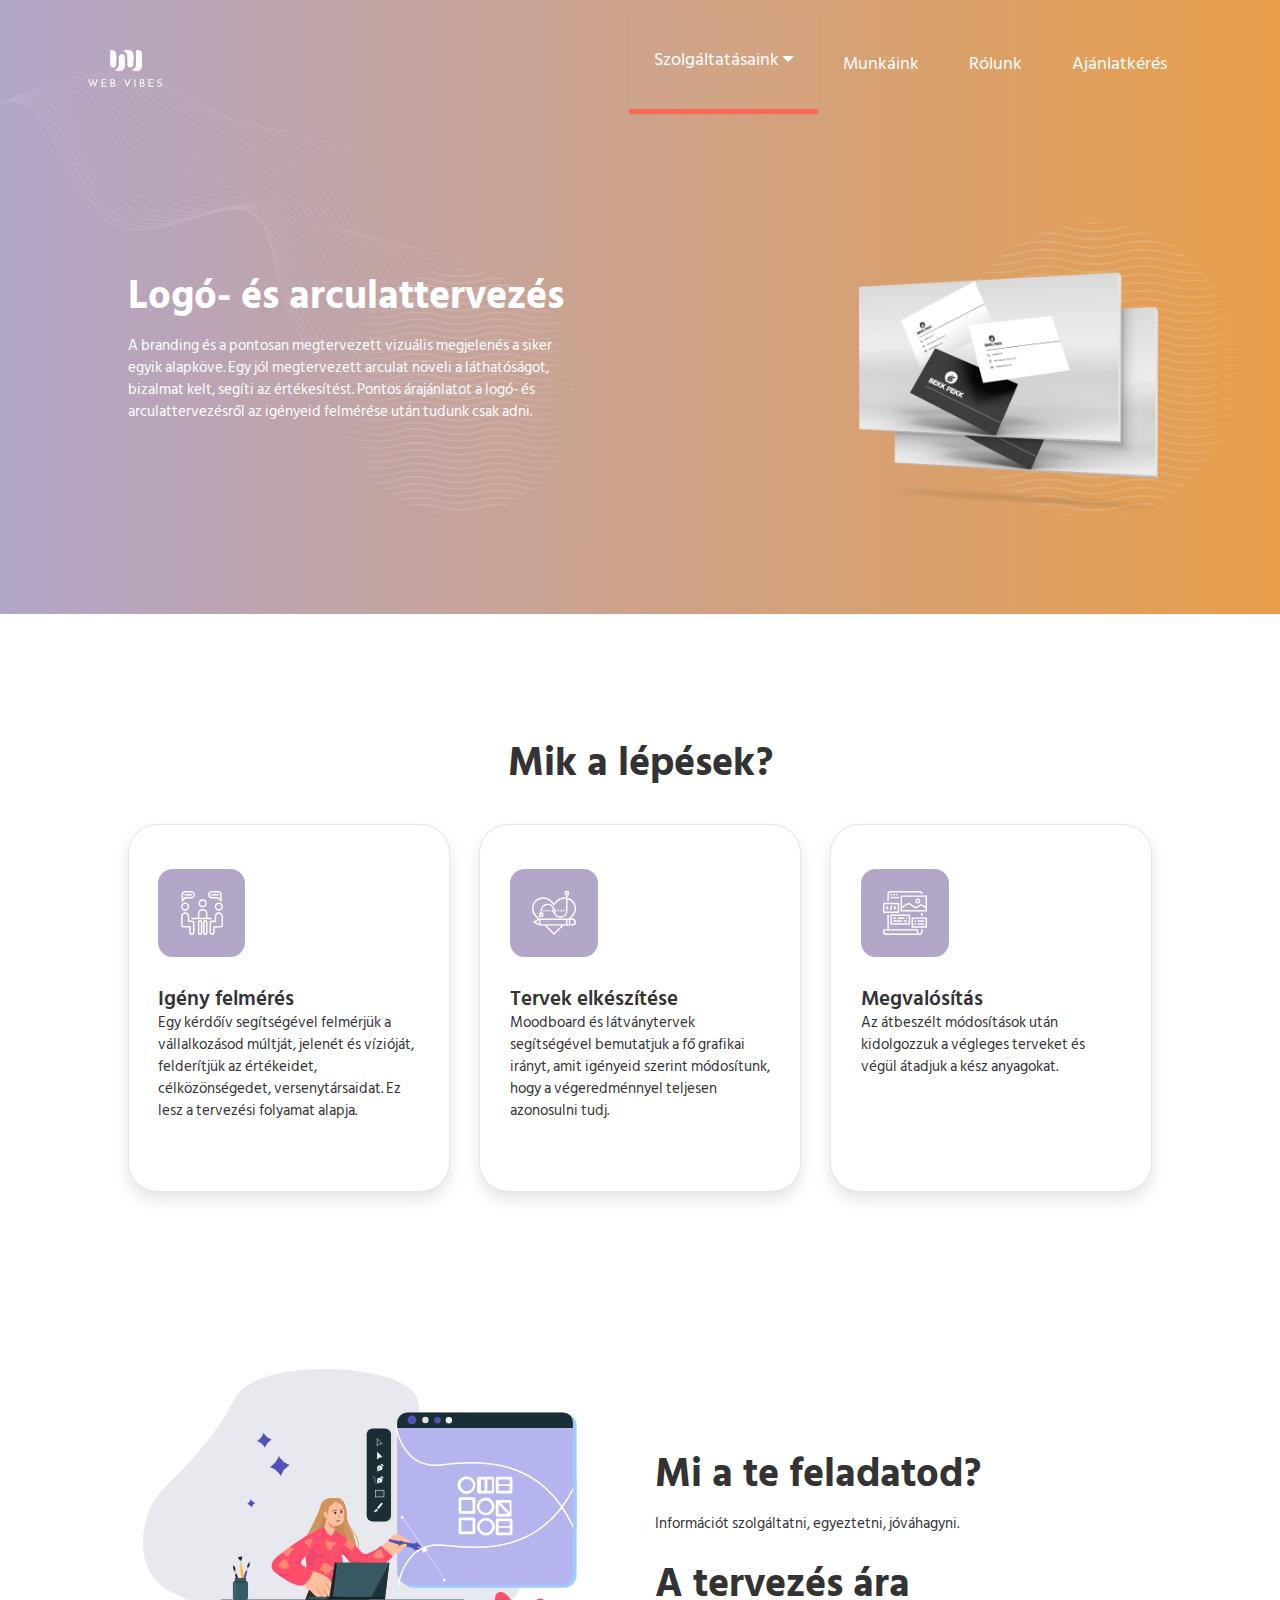
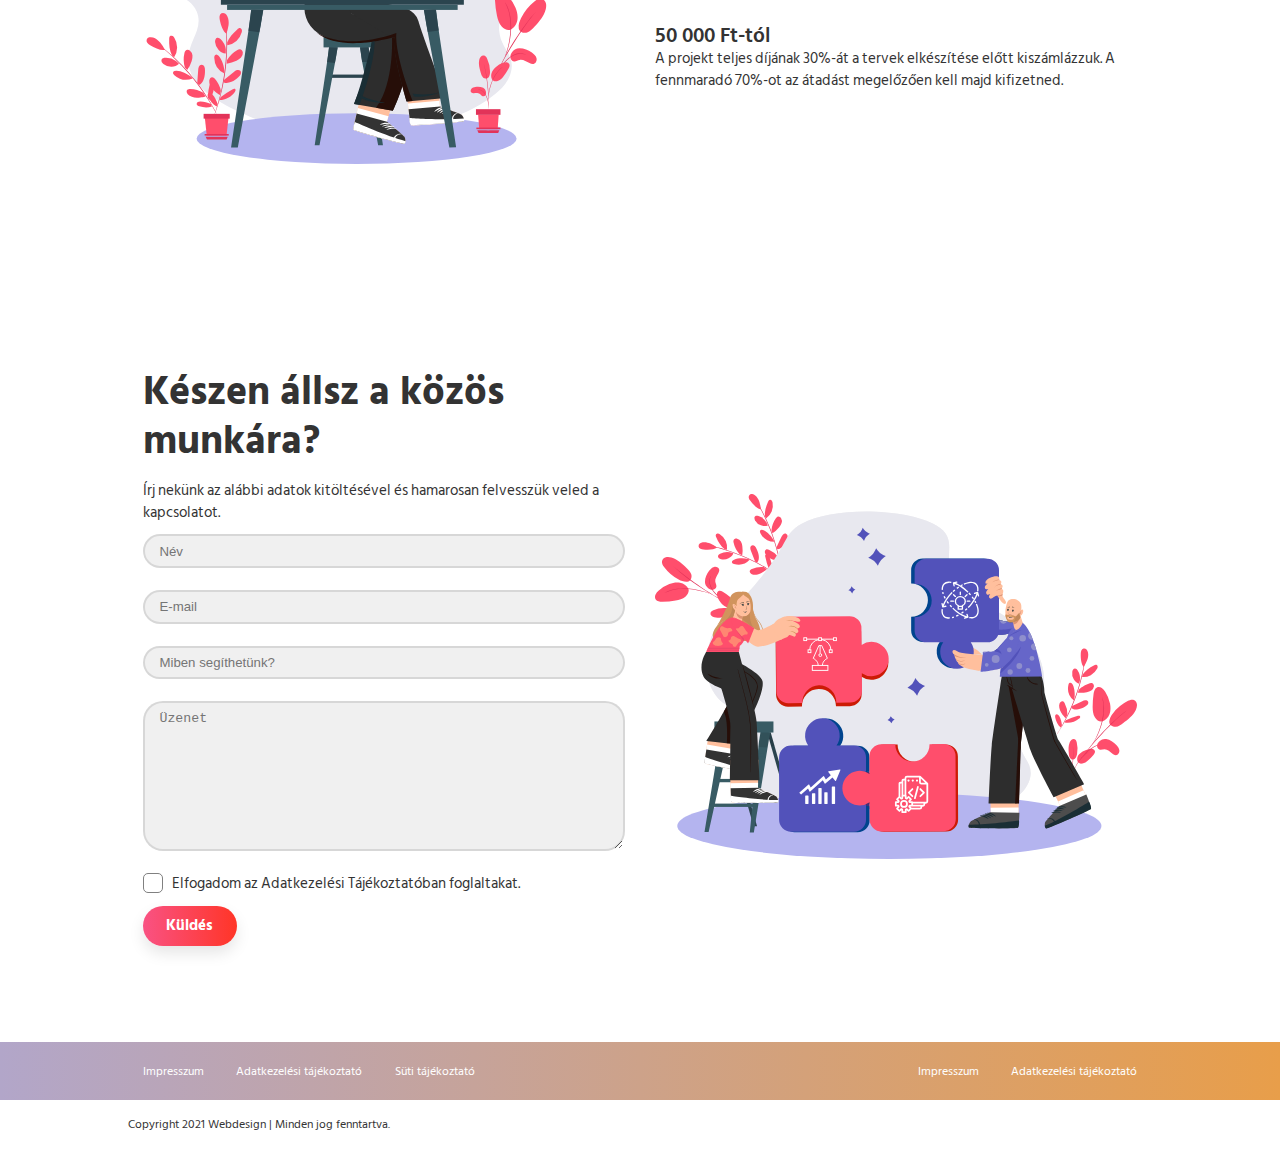
==== commit d3ab0c87: "design fixes" ====
--- a/arculat.html
+++ b/arculat.html
@@ -9,7 +9,7 @@
     <link rel="stylesheet" href="css/reset.css" />
     <link rel="stylesheet" href="css/typo.css" />
     <link rel="stylesheet" href="css/grid.css" />
-    <link rel="stylesheet" href="css/styleproba.css" />
+    <link rel="stylesheet" href="css/style.css" />
     <link rel="stylesheet" href="css/main.css" />
     <link rel="icon" type="image/x-icon" href="img/favicon.png" />
     <link href="https://fonts.googleapis.com/css2?family=Hind+Siliguri:wght@400;600;700&display=swap" rel="stylesheet" />
@@ -18,7 +18,7 @@
   <body>
     <header class="header">
       <div class="logo">
-        <a href="./index.html"><img src="img/logotervuj.svg" alt="" /></a>
+        <a href="./index.html"><img src="img/whitelogo.svg" alt="" /></a>
       </div>
       <div class="navigation">
         <input type="checkbox" class="toggle-menu" />
@@ -62,17 +62,19 @@
             <h1>Logó- és arculattervezés</h1>
             <p>
               A branding és a pontosan megtervezett vizuális megjelenés a siker egyik alapköve. Egy jól megtervezett arculat növeli a
-              láthatóságot, bizalmat kelt, segíti az értékesítést.
+              láthatóságot, bizalmat kelt, segíti az értékesítést. Pontos árajánlatot a logó- és arculattervezésről az igényeid felmérése
+              után tudunk csak adni.
             </p>
-            <p>Pontos árajánlatot a logó- és arculattervezésről az igényeid felmérése után tudunk csak adni.</p>
           </div>
         </div>
-        <img src="img/dfgjjj.png" alt="" class="logo" />
+        <img src="img/bekkpekk.png" alt="" class="logolatvany" />
+        <img src="img/hullamok.svg" alt="" class="hullamarculat" />
+        <img src="img/kor.svg" alt="" class="korarculat" />
       </section>
 
       <section id="services">
+        <h2>Mik a lépések?</h2>
         <div class="content-box">
-          <h2>Mik a lépések?</h2>
           <div class="column-3">
             <div class="box">
               <img src="img/meeteng.svg" alt="" />
@@ -100,54 +102,50 @@
       </section>
 
       <section id="how-we-work2">
-        <div class="content-box">
-          <div class="row">
-            <div class="col-1-2">
-              <img src="img/illusztraciologouj.svg" alt="" class="logoarculat" />
-            </div>
-            <div class="col-1-2 text">
-              <h2>Mi a te feladatod?</h2>
-              <p>Információt szolgáltatni, egyeztetni, jóváhagyni.</p>
-              <h2>A tervezés ára</h2>
-              <h3>50 000 Ft-tól</h3>
-              <p>
-                A projekt teljes díjának 30%-át a tervek elkészítése előtt kiszámlázzuk. A fennmaradó 70%-ot az átadást megelőzően kell majd
-                kifizetned.
-              </p>
-            </div>
+        <div class="row content-box how-we-work-reverse">
+          <div class="col-1-2">
+            <img src="img/illusztraciologouj2.svg" alt="" class="logoarculat" />
+          </div>
+          <div class="col-1-2 text">
+            <h2>Mi a te feladatod?</h2>
+            <p>Információt szolgáltatni, egyeztetni, jóváhagyni.</p>
+            <h2>A tervezés ára</h2>
+            <h3>50 000 Ft-tól</h3>
+            <p>
+              A projekt teljes díjának 30%-át a tervek elkészítése előtt kiszámlázzuk. A fennmaradó 70%-ot az átadást megelőzően kell majd
+              kifizetned.
+            </p>
           </div>
         </div>
       </section>
 
       <section id="how-we-work">
-        <div class="content-box">
-          <div class="row">
-            <div class="col-1-2 text">
-              <div class="container">
-                <div class="contact-box">
-                  <h2>Készen állsz a közös munkára?</h2>
-                  <p>Írj nekünk az alábbi adatok kitöltésével és hamarosan felvesszük veled a kapcsolatot.</p>
-                  <input type="text" class="field" placeholder="Név" />
-                  <input type="email" class="field" placeholder="E-mail" />
-                  <input type="text" class="field" placeholder="Miben segíthetünk?" />
-                  <textarea class="field area" placeholder="Üzenet "></textarea>
-                  <div class="input_field terms">
-                    <label class="check">
-                      <input type="checkbox" />
-                      <span class="checkmark"></span>
-                    </label>
-                    <div>
-                      <p>Elfogadom az Adatkezelési Tájékoztatóban foglaltakat.</p>
-                    </div>
+        <div class="row content-box">
+          <div class="col-1-2 text">
+            <div class="container">
+              <div class="contact-box">
+                <h2>Készen állsz a közös munkára?</h2>
+                <p>Írj nekünk az alábbi adatok kitöltésével és hamarosan felvesszük veled a kapcsolatot.</p>
+                <input type="text" class="field" placeholder="Név" />
+                <input type="email" class="field" placeholder="E-mail" />
+                <input type="text" class="field" placeholder="Miben segíthetünk?" />
+                <textarea class="field area" placeholder="Üzenet "></textarea>
+                <div class="input_field terms">
+                  <label class="check">
+                    <input type="checkbox" />
+                    <span class="checkmark"></span>
+                  </label>
+                  <div>
+                    <p>Elfogadom az Adatkezelési Tájékoztatóban foglaltakat.</p>
                   </div>
+                </div>
 
-                  <div><a class="button" href="/"> Küldés </a></div>
-                </div>
+                <div><a class="button" href="/"> Küldés </a></div>
               </div>
             </div>
-            <div class="col-1-2">
-              <img src="img/kapcsolat2.svg" alt="" id="kapcsolat" />
-            </div>
+          </div>
+          <div class="col-1-2">
+            <img src="img/kapcsolat22.svg" alt="" id="kapcsolat" />
           </div>
         </div>
       </section>
--- a/css/style.css
+++ b/css/style.css
@@ -0,0 +1,1458 @@
+@media screen and (min-width: 1280px) {
+  html {
+    font-size: 1.15vw;
+  }
+}
+@media screen and (max-width: 1279px) {
+  html {
+    font-size: 18px;
+  }
+}
+@media screen and (max-width: 480px) {
+  html {
+    font-size: 16px;
+  }
+}
+body {
+  font-family: "Hind Siliguri", sans-serif;
+  color: #333;
+  background: #fff;
+}
+p {
+  margin-bottom: 0.7rem;
+  line-height: 1.5;
+}
+h1,
+h2,
+h3 {
+  line-height: 1.2;
+  /* margin-bottom: 10px; */
+}
+h1,
+h2 {
+  font-size: 2.75rem;
+  font-weight: bold;
+  margin-bottom: 1rem;
+}
+
+h3 {
+  font-size: 1.4rem;
+  font-weight: bold;
+  font-weight: 600;
+}
+a {
+  color: white;
+  text-decoration: none;
+}
+.button {
+  border: none;
+  background: linear-gradient(to right, #f95283, #ff3527);
+  color: white;
+  padding: 0.4rem 1.6rem;
+  padding-top: 0.5rem;
+  border-radius: 50px;
+  box-shadow: 0 0.5rem 1rem rgba(0, 0, 0, 0.1);
+  transition: all 0.3s linear;
+  text-decoration: none;
+  font-weight: bold;
+  display: inline-block;
+  margin: 0;
+  padding: 0.8rem 1.6rem;
+}
+.button:hover {
+  border: 1px solid #f96755;
+  background: white;
+  color: #f96755;
+}
+section {
+  margin-bottom: 4vw;
+}
+
+#hero {
+  background-size: auto 50%;
+  padding: 10vw 0;
+  position: relative;
+  background: linear-gradient(to right, #b2a6c9, #e89e4a);
+}
+#hero2 {
+  background-size: auto 50%;
+  padding: 11.2vw 0;
+  position: relative;
+  background: linear-gradient(to right, #b2a6c9, #e89e4a);
+}
+#hero3 {
+  background-size: auto 50%;
+  padding: 12.5vw 0;
+  position: relative;
+  background: linear-gradient(to right, #b2a6c9, #e89e4a);
+}
+#hero4 {
+  background-size: auto 50%;
+  padding: 13vw 0;
+  position: relative;
+  background: linear-gradient(to right, #b2a6c9, #e89e4a);
+}
+
+.laptop {
+  position: absolute;
+  bottom: 0;
+  right: 5%;
+  width: auto;
+  height: 85%;
+  z-index: 1;
+}
+.logolatvany {
+  position: absolute;
+  bottom: 5%;
+  right: 5%;
+  width: auto;
+  height: 85%;
+  z-index: 1;
+}
+.pizzalatvany {
+  position: absolute;
+  bottom: 5%;
+  right: 0;
+  width: auto;
+  height: 85%;
+}
+.webkep {
+  position: absolute;
+  bottom: 5%;
+  right: 5%;
+  width: auto;
+  height: 85%;
+}
+
+.hullam {
+  position: absolute;
+  opacity: 15%;
+  bottom: 2rem;
+  width: 40rem;
+}
+.kor {
+  position: absolute;
+  opacity: 15%;
+  bottom: 12rem;
+  right: 3%;
+  width: 20rem;
+}
+.hullamarculat {
+  position: absolute;
+  opacity: 15%;
+  bottom: -1rem;
+  width: 40rem;
+}
+.hullamdesign {
+  position: absolute;
+  opacity: 15%;
+  bottom: -3rem;
+  width: 40rem;
+}
+.korarculat {
+  position: absolute;
+  opacity: 15%;
+  bottom: 11rem;
+  right: 3%;
+  width: 20rem;
+}
+.kordesign {
+  position: absolute;
+  opacity: 15%;
+  bottom: 11rem;
+  right: 3%;
+  width: 20rem;
+}
+.kereso {
+  position: absolute;
+  bottom: 22rem;
+  right: 35%;
+  width: 5rem;
+}
+.kosar {
+  position: absolute;
+  bottom: 27rem;
+  right: 10%;
+  width: 5rem;
+}
+
+.hero-text {
+  padding-bottom: 1.5rem;
+  max-width: 30rem;
+  color: white;
+}
+
+#services h2 {
+  text-align: center;
+  padding-top: 5rem;
+}
+#services h3 {
+  padding-top: 1rem;
+}
+#services p {
+  padding-bottom: 1rem;
+}
+.box {
+  align-items: left;
+  background: #fff;
+  border-radius: 0.5rem;
+  border: 0.1rem solid rgba(0, 0, 0, 0.1);
+  box-shadow: 0 0.5rem 1rem rgba(0, 0, 0, 0.1);
+  margin: 1.5rem;
+  padding: 3rem 2rem;
+  border-radius: 2rem;
+}
+#portfolio h2 {
+  padding-bottom: 1rem;
+  text-align: center;
+}
+#portfolio img {
+  margin-bottom: 1rem;
+}
+#services img {
+  height: 6rem;
+  background-color: #b2a6c9;
+  padding: 1.5rem;
+  border-radius: 1rem;
+  align-items: left;
+  margin-bottom: 1rem;
+}
+#how-we-work ul,
+#how-we-work2 ul {
+  overflow: hidden;
+  margin: 0 0 20px 0;
+}
+
+#how-we-work ul li,
+#how-we-work2 ul li {
+  margin-bottom: 8px;
+  line-height: 1.4;
+  position: relative;
+  padding-left: 30px;
+}
+#how-we-work ul li:before {
+  content: "";
+  width: 20px;
+  height: 20px;
+  display: block;
+  border-radius: 50%;
+  background: #f96755;
+  position: absolute;
+  left: 0;
+  top: 50%;
+  margin-top: -10px;
+}
+#how-we-work ul li:after {
+  content: "";
+  width: 8px;
+  height: 12px;
+  display: block;
+  position: absolute;
+  left: 6px;
+  top: 50%;
+  margin-top: -8px;
+  border-bottom: solid 2px white;
+  border-right: solid 2px white;
+  transform: rotate(45deg);
+}
+#kapcsolat {
+  padding-top: 8rem;
+}
+#how-we-work2 h2 {
+  padding-bottom: 1rem;
+}
+.text {
+  margin-top: 5rem;
+  margin-bottom: 1rem;
+}
+footer {
+  background: linear-gradient(to right, #b2a6c9, #e89e4a);
+  padding: 1.5rem 0;
+  font-size: smaller;
+  color: white;
+  display: flex;
+  justify-content: space-between;
+  align-items: center;
+}
+
+#foot-info li,
+#foot-contact li {
+  display: inline-block;
+  margin: 0 1rem;
+}
+#foot-info li a {
+  color: inherit;
+}
+#copyright {
+  padding: 1rem 0;
+  font-size: smaller;
+  text-align: center;
+}
+img {
+  display: block;
+  margin-bottom: 0.4rem;
+  height: auto;
+}
+.content-box {
+  width: 80%;
+  margin: 0 auto;
+  display: flex;
+  justify-content: space-between;
+  align-items: center;
+}
+#how-we-work,
+#how-we-work2,
+.laptop,
+.logolatvany,
+.pizzalatvany,
+.webkep,
+#services,
+#portfolio {
+  padding-bottom: 3rem;
+}
+#hero p,
+#hero2 p,
+#hero3 p,
+#hero4 p,
+#how-we-work2 p {
+  padding-bottom: 1rem;
+}
+
+#how-we-work2 h2 {
+  padding-bottom: 0;
+}
+
+#how-we-work2 img {
+  width: 90%;
+}
+.container {
+  position: relative;
+  display: flex;
+  justify-content: center;
+  width: 100%;
+  height: 100%;
+}
+.contact-box {
+  max-width: 850px;
+  display: grid;
+  justify-content: center;
+  align-items: center;
+}
+.field {
+  width: 100%;
+  padding: 0.5rem 1rem;
+  outline: none;
+  border: 2px solid rgba(0, 0, 0, 0.1);
+  background-color: rgba(230, 230, 230, 0.6);
+  font-size: 0.9rem;
+  color: #828282;
+  margin-bottom: 22px;
+  transition: 0.3s;
+  border-radius: 20px;
+}
+.field:hover {
+  background-color: rgba(0, 0, 0, 0.1);
+}
+.field:focus {
+  background-color: #fff;
+  border: 1px solid gray;
+}
+.area {
+  min-height: 150px;
+}
+.input_field .check {
+  width: 15px;
+  height: 15px;
+  position: relative;
+  display: block;
+  cursor: pointer;
+}
+.input_field .check input[type="checkbox"] {
+  position: absolute;
+  top: 0;
+  left: 0;
+  opacity: 0;
+}
+.input_field {
+  display: flex;
+}
+.input_field .check .checkmark {
+  width: 20px;
+  height: 20px;
+  border: 1px solid grey;
+  display: block;
+  position: relative;
+  border-radius: 5px;
+}
+.input_field .check .checkmark:before {
+  content: "";
+  position: absolute;
+  top: 2px;
+  left: 4px;
+  width: 10px;
+  height: 7px;
+  border: 2px solid;
+  border-color: transparent transparent #fff #fff;
+  transform: rotate(-45deg);
+  display: none;
+}
+.input_field .check input[type="checkbox"]:checked ~ .checkmark {
+  background: #f96755;
+}
+.input_field .check input[type="checkbox"]:checked ~ .checkmark:before {
+  display: block;
+}
+.input_field p {
+  margin-left: 1rem;
+}
+.hotel {
+  margin: 0 auto;
+  width: 80%;
+  box-shadow: 0 0.5rem 1rem rgba(0, 0, 0, 0.2);
+  margin-bottom: 5rem;
+}
+.munkaink {
+  margin: 0 auto;
+  width: 80%;
+  box-shadow: 0 0.5rem 1rem rgba(0, 0, 0, 0.2);
+  margin-bottom: 2rem;
+}
+header {
+  padding-bottom: 1rem;
+}
+
+#webshop h1 {
+  padding-top: 5rem;
+}
+.hullamweb {
+  position: absolute;
+  opacity: 15%;
+  bottom: -4rem;
+  width: 40rem;
+}
+.korweb {
+  position: absolute;
+  opacity: 15%;
+  bottom: 9rem;
+  right: 3%;
+  width: 20rem;
+}
+
+@media screen and (max-width: 1280px) {
+  .hullamarculat {
+    position: absolute;
+    opacity: 15%;
+    bottom: -5rem;
+    width: 40rem;
+  }
+  .hullamdesign {
+    position: absolute;
+    opacity: 15%;
+    bottom: -8rem;
+    width: 40rem;
+  }
+  .korarculat {
+    position: absolute;
+    opacity: 15%;
+    bottom: 6rem;
+    right: 3%;
+    width: 20rem;
+  }
+  .kordesign {
+    position: absolute;
+    opacity: 15%;
+    bottom: 6rem;
+    right: 3%;
+    width: 20rem;
+  }
+  .kereso {
+    position: absolute;
+    bottom: 20rem;
+    right: 35%;
+    width: 6rem;
+  }
+  .kosar {
+    position: absolute;
+    bottom: 25rem;
+    right: 10%;
+    width: 5rem;
+  }
+
+  header {
+    padding-bottom: 1rem;
+  }
+
+  .shop {
+    padding-top: 2rem;
+    padding-bottom: 3rem;
+  }
+  #kapcsolat {
+    padding-top: 10rem;
+    padding-bottom: 3rem;
+  }
+  .logoarculat,
+  .mi {
+    padding-top: 5rem;
+    padding-bottom: 3rem;
+  }
+  .content-box {
+    width: 80%;
+  }
+  .laptop {
+    position: absolute;
+    height: auto;
+    width: 35rem;
+    padding-bottom: 3rem;
+    right: 0;
+  }
+  .logolatvany {
+    position: absolute;
+    height: auto;
+    width: 30rem;
+    padding-bottom: 3rem;
+  }
+  .pizzalatvany {
+    position: absolute;
+    height: auto;
+    width: 32rem;
+    bottom: 5%;
+  }
+  .webkep {
+    position: absolute;
+    height: auto;
+    width: 32rem;
+    bottom: 5%;
+    right: 0;
+  }
+
+  .hullam {
+    position: absolute;
+    opacity: 15%;
+    bottom: 2rem;
+    width: 35rem;
+  }
+  .kor {
+    position: absolute;
+    opacity: 15%;
+    bottom: 12rem;
+    right: 3%;
+    width: 20rem;
+  }
+  .hullamweb {
+    position: absolute;
+    opacity: 15%;
+    bottom: -4rem;
+    width: 40rem;
+  }
+  .korweb {
+    position: absolute;
+    opacity: 15%;
+    bottom: 9rem;
+    right: 3%;
+    width: 20rem;
+  }
+
+  #how-we-work2,
+  #how-we-work,
+  #services {
+    padding-bottom: 2rem;
+  }
+}
+@media screen and (max-width: 1199px) {
+  .hullamdesign {
+    position: absolute;
+    opacity: 15%;
+    bottom: 2rem;
+    width: 30rem;
+  }
+  .kordesign {
+    position: absolute;
+    opacity: 15%;
+    bottom: 9rem;
+    right: 3%;
+    width: 15rem;
+  }
+  .hullamarculat {
+    position: absolute;
+    opacity: 15%;
+    bottom: 3rem;
+    width: 30rem;
+  }
+  .korarculat {
+    position: absolute;
+    opacity: 15%;
+    bottom: 9rem;
+    right: 3%;
+    width: 15rem;
+  }
+  .kereso {
+    position: absolute;
+    bottom: 20rem;
+    right: 35%;
+    width: 4rem;
+  }
+  .kosar {
+    position: absolute;
+    bottom: 25rem;
+    right: 10%;
+    width: 4rem;
+  }
+  header {
+    padding-bottom: 1rem;
+  }
+
+  header .content-box {
+    flex-wrap: wrap;
+  }
+
+  #main-menu {
+    order: 3;
+    width: 100%;
+    margin-top: 1rem;
+    padding-top: 1rem;
+    border-top: solid 1px #ccc;
+    text-align: center;
+  }
+
+  .hero-text-design-webshop {
+    max-width: 25rem;
+  }
+
+  .laptop {
+    position: absolute;
+    height: auto;
+    width: 35rem;
+    padding-bottom: 3rem;
+    right: 0;
+  }
+  .logolatvany {
+    position: absolute;
+    height: auto;
+    width: 28rem;
+    right: 0;
+  }
+  .pizzalatvany {
+    position: absolute;
+    height: auto;
+    width: 30rem;
+    bottom: 20%;
+    right: 0;
+  }
+  .webkep {
+    position: absolute;
+    height: auto;
+    width: 30rem;
+    bottom: 5%;
+    right: 0;
+  }
+
+  .hullam {
+    position: absolute;
+    opacity: 15%;
+    bottom: 2rem;
+    width: 30rem;
+    bottom: 8rem;
+  }
+  .kor {
+    position: absolute;
+    opacity: 15%;
+    bottom: 12rem;
+    right: 3%;
+    width: 17rem;
+  }
+
+  footer .content-box {
+    display: block;
+    text-align: center;
+  }
+  #foot-info {
+    margin-bottom: 1rem;
+  }
+  .column-3 > div,
+  .column-4 > div {
+    width: calc(50% - 2rem);
+  }
+
+  #portfolio img {
+    width: 100%;
+  }
+  #portfolio h3 {
+    font-size: 1.3rem;
+  }
+  #kapcsolat {
+    padding-top: 12rem;
+    padding-bottom: 3rem;
+  }
+  .logoarculat {
+    padding-top: 6rem;
+    padding-bottom: 3rem;
+  }
+  .mi {
+    padding-top: 7rem;
+    padding-bottom: 3rem;
+  }
+  .shop {
+    padding-top: 3rem;
+    padding-bottom: 3rem;
+  }
+  #how-we-work,
+  #how-we-work2,
+  #services {
+    padding-bottom: 2rem;
+  }
+  #portfolio {
+    padding-bottom: 0;
+  }
+
+  .button {
+    padding: 0.8rem 1.6rem;
+  }
+  .hullamweb {
+    position: absolute;
+    opacity: 15%;
+    bottom: 2rem;
+    width: 30rem;
+  }
+  .korweb {
+    position: absolute;
+    opacity: 15%;
+    bottom: 5rem;
+    right: 3%;
+    width: 20rem;
+  }
+}
+
+@media screen and (max-width: 1073px) {
+  .hullamdesign {
+    position: absolute;
+    opacity: 15%;
+    bottom: 2rem;
+    width: 30rem;
+  }
+  .kordesign {
+    position: absolute;
+    opacity: 15%;
+    bottom: 9rem;
+    right: 3%;
+    width: 15rem;
+  }
+  .hullamarculat {
+    position: absolute;
+    opacity: 15%;
+    bottom: 3rem;
+    width: 30rem;
+  }
+  .korarculat {
+    position: absolute;
+    opacity: 15%;
+    bottom: 9rem;
+    right: 3%;
+    width: 15rem;
+  }
+  .hullam {
+    position: absolute;
+    opacity: 15%;
+    bottom: 2rem;
+    width: 30rem;
+    bottom: 8rem;
+  }
+  .kor {
+    position: absolute;
+    opacity: 15%;
+    bottom: 12rem;
+    right: 3%;
+    width: 17rem;
+  }
+  .laptop {
+    height: auto;
+    width: 32rem;
+    padding-bottom: 3rem;
+  }
+  .logolatvany {
+    height: auto;
+    width: 28rem;
+  }
+  .pizzalatvany {
+    height: auto;
+    width: 28rem;
+  }
+  .webkep {
+    height: auto;
+    width: 28rem;
+  }
+
+  p {
+    max-width: 80%;
+  }
+
+  header {
+    padding-bottom: 1rem;
+  }
+
+  .shop {
+    padding-top: 3rem;
+    padding-bottom: 3rem;
+  }
+}
+@media screen and (max-width: 990px) {
+  .hullamweb {
+    position: absolute;
+    opacity: 15%;
+    bottom: 6rem;
+    width: 30rem;
+  }
+  .korweb {
+    position: absolute;
+    opacity: 15%;
+    bottom: 5rem;
+    right: 3%;
+    width: 15rem;
+  }
+  .hullamdesign {
+    position: absolute;
+    opacity: 15%;
+    bottom: 7rem;
+    width: 30rem;
+  }
+  .kordesign {
+    position: absolute;
+    opacity: 15%;
+    bottom: 5rem;
+    right: 3%;
+    width: 12rem;
+  }
+  .hullamarculat {
+    position: absolute;
+    opacity: 15%;
+    bottom: 6rem;
+    width: 29rem;
+  }
+  .korarculat {
+    position: absolute;
+    opacity: 15%;
+    bottom: 7rem;
+    right: 3%;
+    width: 13rem;
+  }
+  .kereso {
+    position: absolute;
+    bottom: 13rem;
+    right: 62%;
+    width: 4rem;
+  }
+  .kosar {
+    position: absolute;
+    bottom: 18rem;
+    right: 29%;
+    width: 4rem;
+  }
+  .hullam {
+    position: absolute;
+    opacity: 15%;
+
+    width: 30rem;
+    bottom: 12rem;
+  }
+  .kor {
+    position: absolute;
+    opacity: 15%;
+    bottom: 10rem;
+    right: 3%;
+    width: 14rem;
+  }
+  #webshop p {
+    padding-bottom: 4rem;
+  }
+  #webshop img {
+    position: absolute;
+    bottom: -0%;
+    right: 20%;
+    width: auto;
+    height: 80%;
+
+    background-size: 90%;
+    display: flex;
+    padding-bottom: 2rem;
+  }
+  p {
+    max-width: 100%;
+  }
+
+  .mi {
+    padding-top: 2rem;
+  }
+  .laptop {
+    height: auto;
+    width: 27rem;
+    right: 50%;
+    margin-right: -13rem;
+    bottom: -2rem;
+  }
+  .logolatvany {
+    height: auto;
+    width: 27rem;
+    margin-top: 0;
+    padding-bottom: 0;
+    bottom: 1rem;
+    right: 50%;
+    margin-right: -13rem;
+  }
+  .pizzalatvany {
+    height: auto;
+    width: 27rem;
+    margin-top: 0;
+    padding-bottom: 0;
+    bottom: 1rem;
+    right: 50%;
+    margin-right: -13rem;
+  }
+  .webkep {
+    height: auto;
+    width: 27rem;
+    margin-top: 0;
+    padding-bottom: 0;
+    bottom: 1rem;
+    right: 50%;
+    margin-right: -13rem;
+  }
+  .hero-text {
+    padding-bottom: 0;
+  }
+  section {
+    margin-bottom: 0;
+  }
+  header {
+    padding-bottom: 1rem;
+  }
+  #kapcsolat {
+    padding-top: 3rem;
+    padding-bottom: 3rem;
+  }
+  #hero,
+  #hero2,
+  #hero3,
+  #hero4 {
+    padding: 2rem 0 20rem 0;
+  }
+  .hero-text {
+    max-width: 80%;
+  }
+
+  #foot-info li,
+  #foot-contact li {
+    display: block;
+    margin-bottom: 0.5rem;
+  }
+
+  #portfolio,
+  #how-we-work,
+  #how-we-work2,
+  .laptop,
+  #services {
+    padding-bottom: 2rem;
+  }
+  .text {
+    margin-top: 2rem;
+    margin-bottom: 1rem;
+  }
+  #services h3 {
+    padding-top: 1rem;
+  }
+  #services .button {
+    margin-top: 1rem;
+  }
+  #portfolio h2 {
+    text-align: center;
+  }
+  #services h2 {
+    text-align: center;
+  }
+
+  h1 {
+    font-size: 3rem;
+  }
+  h2 {
+    font-size: 2.3rem;
+  }
+
+  .button {
+    padding: 0.8rem 1.6rem;
+  }
+  #services p {
+    padding-bottom: 0;
+  }
+  .col-1-2 {
+    width: calc(100% - 2rem);
+  }
+  .field {
+    padding: 1rem 1rem;
+    font-size: 1rem;
+  }
+  .how-we-work-reverse {
+    flex-direction: column-reverse;
+  }
+}
+@media screen and (max-width: 768px) {
+  .hullamweb {
+    position: absolute;
+    opacity: 15%;
+    bottom: 8rem;
+    width: 30rem;
+  }
+  .korweb {
+    position: absolute;
+    opacity: 15%;
+    bottom: 4rem;
+    right: 3%;
+    width: 12rem;
+  }
+  .hullamdesign {
+    position: absolute;
+    opacity: 15%;
+    bottom: 14rem;
+    width: 25rem;
+  }
+  .kordesign {
+    position: absolute;
+    opacity: 15%;
+    bottom: 5rem;
+    right: 3%;
+    width: 12rem;
+  }
+  .hullamarculat {
+    position: absolute;
+    opacity: 15%;
+    bottom: 9rem;
+    width: 29rem;
+  }
+  .korarculat {
+    position: absolute;
+    opacity: 15%;
+    bottom: 5rem;
+    right: 3%;
+    width: 13rem;
+  }
+  .kereso {
+    position: absolute;
+    bottom: 13rem;
+    right: 62%;
+    width: 4rem;
+  }
+  .kosar {
+    position: absolute;
+    bottom: 17rem;
+    right: 29%;
+    width: 4rem;
+  }
+  .logoarculat {
+    padding-top: 0;
+  }
+  .logolatvany {
+    right: 50%;
+    height: auto;
+    width: 27rem;
+    margin-top: 0;
+    padding-bottom: 0;
+    bottom: -1rem;
+  }
+  .webkep {
+    right: 50%;
+    height: auto;
+    width: 27rem;
+    margin-top: 0;
+    padding-bottom: 0;
+    bottom: -1rem;
+  }
+  #hero4 p {
+    padding-bottom: 3rem;
+  }
+  #hero2 p {
+    padding-bottom: 3rem;
+  }
+  .pizzalatvany {
+    right: 50%;
+    height: auto;
+    width: 27rem;
+    margin-top: 0;
+    padding-bottom: 0;
+    bottom: -1rem;
+  }
+  .hero-text {
+    padding-bottom: 0;
+  }
+  section {
+    margin-bottom: 0;
+  }
+  header {
+    padding-bottom: 1rem;
+  }
+  #hero,
+  #hero2,
+  #hero3,
+  #hero4 {
+    padding: 2rem 0 20rem 0;
+  }
+  .hero-text {
+    max-width: initial;
+  }
+  .column-4 > div {
+    width: calc(100% - 2rem);
+  }
+  h1 {
+    font-size: 3rem;
+  }
+  h2 {
+    font-size: 2.3rem;
+  }
+
+  .laptop {
+    right: 50%;
+    bottom: -2rem;
+    height: auto;
+    width: 27rem;
+    background: radial-gradient(350px, #f08f538c, transparent 50%);
+  }
+  .column-3 > div {
+    width: calc(100% - 2rem);
+  }
+  #portfolio h3 {
+    font-size: 1.2rem;
+  }
+
+  #how-we-work,
+  .laptop,
+  .logolatvany,
+  .pizzalatvany,
+  .webkep,
+  #services {
+    padding-bottom: 3rem;
+  }
+  .text {
+    margin-top: 2rem;
+    margin-bottom: 1rem;
+  }
+  #services h3 {
+    padding-top: 1rem;
+  }
+  #services .button {
+    margin-top: 1rem;
+  }
+  #portfolio h2 {
+    text-align: center;
+  }
+
+  #how-we-work2 {
+    padding-top: 2rem;
+  }
+
+  .contact-box {
+    padding-bottom: 3rem;
+  }
+  .field {
+    padding: 1rem 1rem;
+    font-size: 1rem;
+  }
+  .button {
+    padding: 0.8rem 1.6rem;
+  }
+  #services p {
+    padding-bottom: 0;
+  }
+  #portfolio img {
+    width: 100%;
+  }
+  #kapcsolat {
+    padding-top: 1rem;
+  }
+}
+@media screen and (max-width: 647px) {
+  .hullamweb {
+    position: absolute;
+    opacity: 15%;
+    bottom: 10rem;
+    width: 30rem;
+  }
+  .korweb {
+    position: absolute;
+    opacity: 15%;
+    bottom: 4rem;
+    right: 3%;
+    width: 12rem;
+  }
+  .hullamarculat {
+    position: absolute;
+    opacity: 15%;
+    bottom: 15rem;
+    width: 29rem;
+  }
+  .korarculat {
+    position: absolute;
+    opacity: 15%;
+    bottom: 5rem;
+    right: 3%;
+    width: 13rem;
+  }
+  .kereso {
+    position: absolute;
+    bottom: 12rem;
+    right: 63%;
+    width: 3rem;
+  }
+  .kosar {
+    position: absolute;
+    bottom: 17rem;
+    right: 29%;
+    width: 3rem;
+  }
+  .laptop {
+    right: 50%;
+    bottom: -3rem;
+    height: auto;
+    width: 27rem;
+    background: radial-gradient(350px, #f08f538c, transparent 50%);
+  }
+  .hullam {
+    position: absolute;
+    opacity: 15%;
+
+    width: 24rem;
+    bottom: 20rem;
+  }
+  .kor {
+    position: absolute;
+    opacity: 15%;
+    bottom: 10rem;
+    right: 3%;
+    width: 14rem;
+  }
+}
+@media screen and (max-width: 500px) {
+  .hullamweb {
+    position: absolute;
+    opacity: 15%;
+    bottom: 13rem;
+    width: 30rem;
+  }
+  .korweb {
+    position: absolute;
+    opacity: 15%;
+    bottom: 4rem;
+    right: 3%;
+    width: 12rem;
+  }
+  .kereso {
+    position: absolute;
+    bottom: 12rem;
+    right: 62%;
+    width: 3rem;
+  }
+  .kosar {
+    position: absolute;
+    bottom: 17rem;
+    right: 29%;
+    width: 3rem;
+  }
+  .logolatvany {
+    right: 50%;
+    height: auto;
+    width: 27rem;
+    margin-top: 0;
+    padding-bottom: 0;
+    bottom: 3rem;
+  }
+  .pizzalatvany {
+    right: 50%;
+    height: auto;
+    width: 27rem;
+    margin-top: 0;
+    padding-bottom: 0;
+    bottom: 3rem;
+  }
+  .webkep {
+    right: 50%;
+    height: auto;
+    width: 27rem;
+    margin-top: 2rem;
+    padding-bottom: 0;
+    bottom: 1rem;
+  }
+  .hero-text {
+    padding-bottom: 0;
+  }
+  section {
+    margin-bottom: 0;
+  }
+  header {
+    padding-bottom: 1rem;
+  }
+  #logo {
+    max-width: initial;
+    width: 20%;
+    margin: 0 auto 1rem auto;
+  }
+  #tel {
+    margin: 0 auto;
+  }
+  #main-menu li {
+    display: block;
+    margin-bottom: 0.5rem;
+  }
+  #main-menu li:last-of-type {
+    margin-bottom: 0;
+  }
+  h1 {
+    font-size: 2rem;
+  }
+  h2 {
+    font-size: 2rem;
+  }
+  #portfolio p {
+    padding-bottom: 2rem;
+  }
+
+  #how-we-work,
+  .laptop,
+  #services {
+    padding-bottom: 3rem;
+  }
+  .text {
+    margin-top: 2rem;
+    margin-bottom: 1rem;
+  }
+  #services h3 {
+    padding-top: 1rem;
+  }
+  #services .button {
+    margin-top: 1rem;
+  }
+  #portfolio h2 {
+    text-align: center;
+  }
+  #portfolio img {
+    width: 100%;
+  }
+  .mi {
+    padding-top: 0;
+  }
+  #hero p,
+  #hero2 p {
+    padding-bottom: 1rem;
+  }
+  #hero3 p {
+    padding-bottom: 0;
+  }
+  #hero4 p {
+    padding-bottom: 2rem;
+  }
+
+  .button {
+    padding: 0.8rem 1.6rem;
+  }
+  #services p {
+    padding-bottom: 0;
+  }
+  .laptop {
+    right: 50%;
+    bottom: -3rem;
+    height: auto;
+    width: 27rem;
+    background: radial-gradient(300px, #f08f538c, transparent 50%);
+  }
+  .hullam {
+    position: absolute;
+    opacity: 15%;
+
+    width: 24rem;
+    bottom: 18rem;
+  }
+  .kor {
+    position: absolute;
+    opacity: 15%;
+    bottom: 4rem;
+    right: 3%;
+    width: 14rem;
+  }
+}
+@media screen and (max-width: 380px) {
+  .hullamweb {
+    position: absolute;
+    opacity: 15%;
+    bottom: 16rem;
+    width: 30rem;
+  }
+  .korweb {
+    position: absolute;
+    opacity: 15%;
+    bottom: 4rem;
+    right: 3%;
+    width: 12rem;
+  }
+  .kereso {
+    position: absolute;
+    bottom: 11rem;
+    right: 64%;
+    width: 3rem;
+  }
+  .kosar {
+    position: absolute;
+    bottom: 16rem;
+    right: 21%;
+    width: 3rem;
+  }
+  .hullam {
+    position: absolute;
+    opacity: 15%;
+
+    width: 24rem;
+    bottom: 22rem;
+  }
+  .kor {
+    position: absolute;
+    opacity: 15%;
+    bottom: 4rem;
+    right: 3%;
+    width: 14rem;
+  }
+
+  .laptop {
+    right: 50%;
+    height: auto;
+    bottom: -1rem;
+    width: 27rem;
+    background: radial-gradient(250px, #f08f538c, transparent 50%);
+  }
+
+  .logolatvany {
+    right: 50%;
+    height: auto;
+    width: 27rem;
+    margin-top: 0;
+    padding-bottom: 0;
+    bottom: 5rem;
+  }
+  .pizzalatvany {
+    right: 50%;
+    height: auto;
+    width: 27rem;
+    margin-top: 0;
+    padding-bottom: 0;
+    bottom: 5rem;
+  }
+  .webkep {
+    right: 50%;
+    height: auto;
+    width: 27rem;
+    margin-top: 0;
+    padding-bottom: 0;
+    bottom: 5rem;
+  }
+  .hero-text {
+    padding-bottom: 0;
+  }
+  section {
+    margin-bottom: 0;
+  }
+  header {
+    padding-bottom: 1rem;
+  }
+}
--- a/css/main.css
+++ b/css/main.css
@@ -1,12 +1,84 @@
 .header {
   position: relative;
-  width: 80%;
+  width: 100%;
   display: flex;
   justify-content: space-between;
   align-items: center;
   transition: 0.3s;
-  margin: 0 auto;
+  padding-left: 8.5rem;
+  padding-right: 8.5rem;
   padding-top: 1rem;
+  background: linear-gradient(to right, #b2a6c9, #e89e4a);
+}
+@media screen and (max-width: 1280px) {
+  .header {
+    position: relative;
+    width: 100%;
+    display: flex;
+    justify-content: space-between;
+    align-items: center;
+    transition: 0.3s;
+    padding-left: 6rem;
+    padding-right: 6rem;
+    padding-top: 1rem;
+    background: linear-gradient(to right, #b2a6c9, #e89e4a);
+  }
+}
+@media screen and (max-width: 1280px) {
+  .header {
+    position: relative;
+    width: 100%;
+    display: flex;
+    justify-content: space-between;
+    align-items: center;
+    transition: 0.3s;
+    padding-left: 6rem;
+    padding-right: 6rem;
+    padding-top: 1rem;
+    background: linear-gradient(to right, #b2a6c9, #e89e4a);
+  }
+}
+@media screen and (max-width: 900px) {
+  .header {
+    position: relative;
+    width: 100%;
+    display: flex;
+    justify-content: space-between;
+    align-items: center;
+    transition: 0.3s;
+    padding-left: 5rem;
+    padding-right: 5rem;
+    padding-top: 1rem;
+    background: linear-gradient(to right, #b2a6c9, #e89e4a);
+  }
+}
+@media screen and (max-width:768px) {
+  .header {
+    position: relative;
+    width: 100%;
+    display: flex;
+    justify-content: space-between;
+    align-items: center;
+    transition: 0.3s;
+    padding-left: 3.5rem;
+    padding-right: 3.5rem;
+    padding-top: 1rem;
+    background: linear-gradient(to right, #b2a6c9, #e89e4a);
+  }
+}
+@media screen and (max-width:552px) {
+  .header {
+    position: relative;
+    width: 100%;
+    display: flex;
+    justify-content: space-between;
+    align-items: center;
+    transition: 0.3s;
+    padding-left: 3rem;
+    padding-right: 3rem;
+    padding-top: 1rem;
+    background: linear-gradient(to right, #b2a6c9, #e89e4a);
+  }
 }
 .logo a {
   display: block;
@@ -56,7 +128,7 @@
   position: relative;
   width: 30px;
   height: 4px;
-  background: black;
+  background: white;
   border-radius: 10px;
   cursor: pointer;
   z-index: 2;
@@ -68,7 +140,7 @@
   position: absolute;
   height: 4px;
   right: 0;
-  background: black;
+  background: white;
   transition: 0.3s;
   border-radius: 10px;
 }
@@ -84,7 +156,7 @@
   position: absolute;
   width: 30px;
   height: 100%;
-  z-index: 3;
+ 
   cursor: pointer;
   opacity: 0;
 }
@@ -127,7 +199,7 @@
 .dropdown-container {
   display: none;
   position: absolute;
-  background-color: #f9f9f9;
+  background-color: white;
   min-width: 160px;
   box-shadow: 0px 8px 16px 0px rgba(0, 0, 0, 0.2);
   z-index: 1;
@@ -159,6 +231,7 @@
   .hamburger,
   .toggle-menu {
     display: block;
+    z-index:3;
   }
   .header {
     padding-top: 1rem;
@@ -170,10 +243,11 @@
     position: fixed;
     top: 0;
     right: -300px;
-    background: white;
+    background: #b2a6c9;
     width: 300px;
     height: 100%;
     padding-top: 65px;
+    z-index:2;
   }
 
   .dropdown {
@@ -216,7 +290,7 @@
     padding: 20px 12.5px;
     text-decoration: none;
     font-size: 20px;
-    color: #818181;
+    color: white;
     display: block;
     border: none;
     background: none;
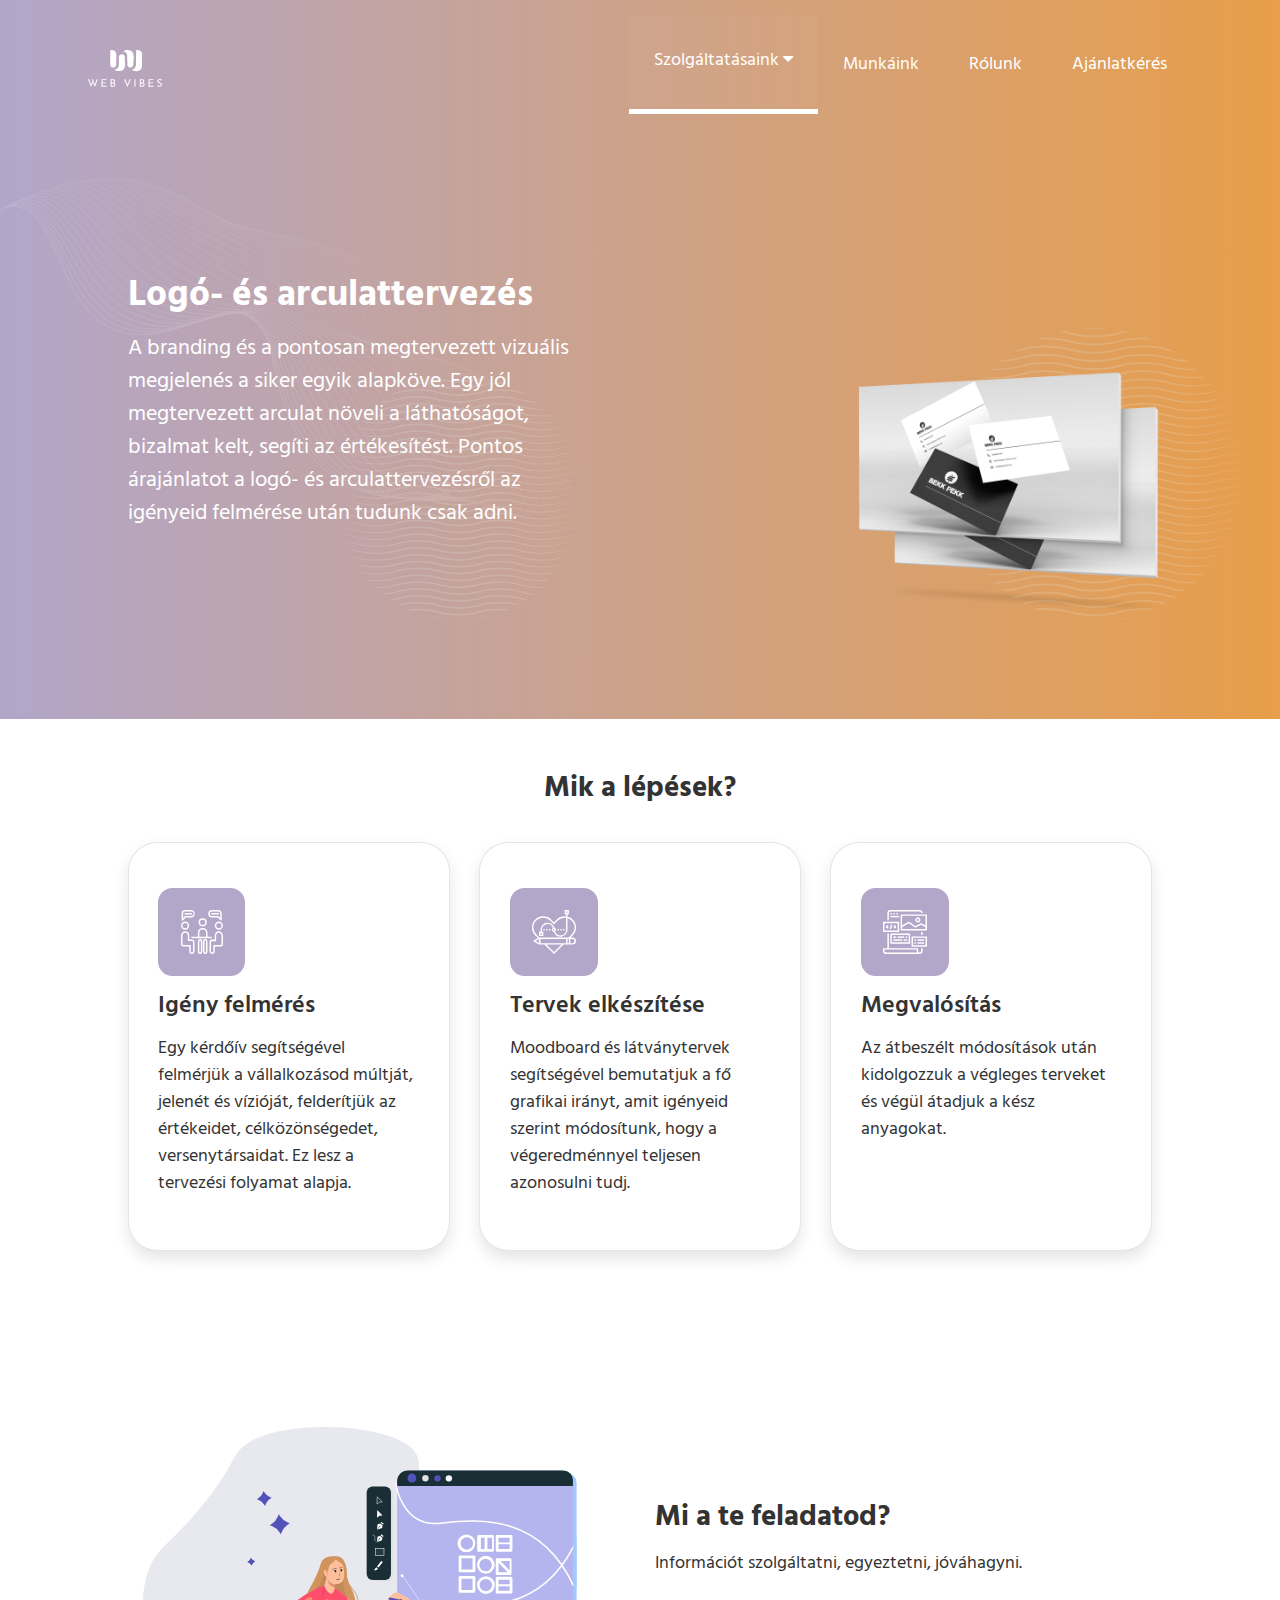
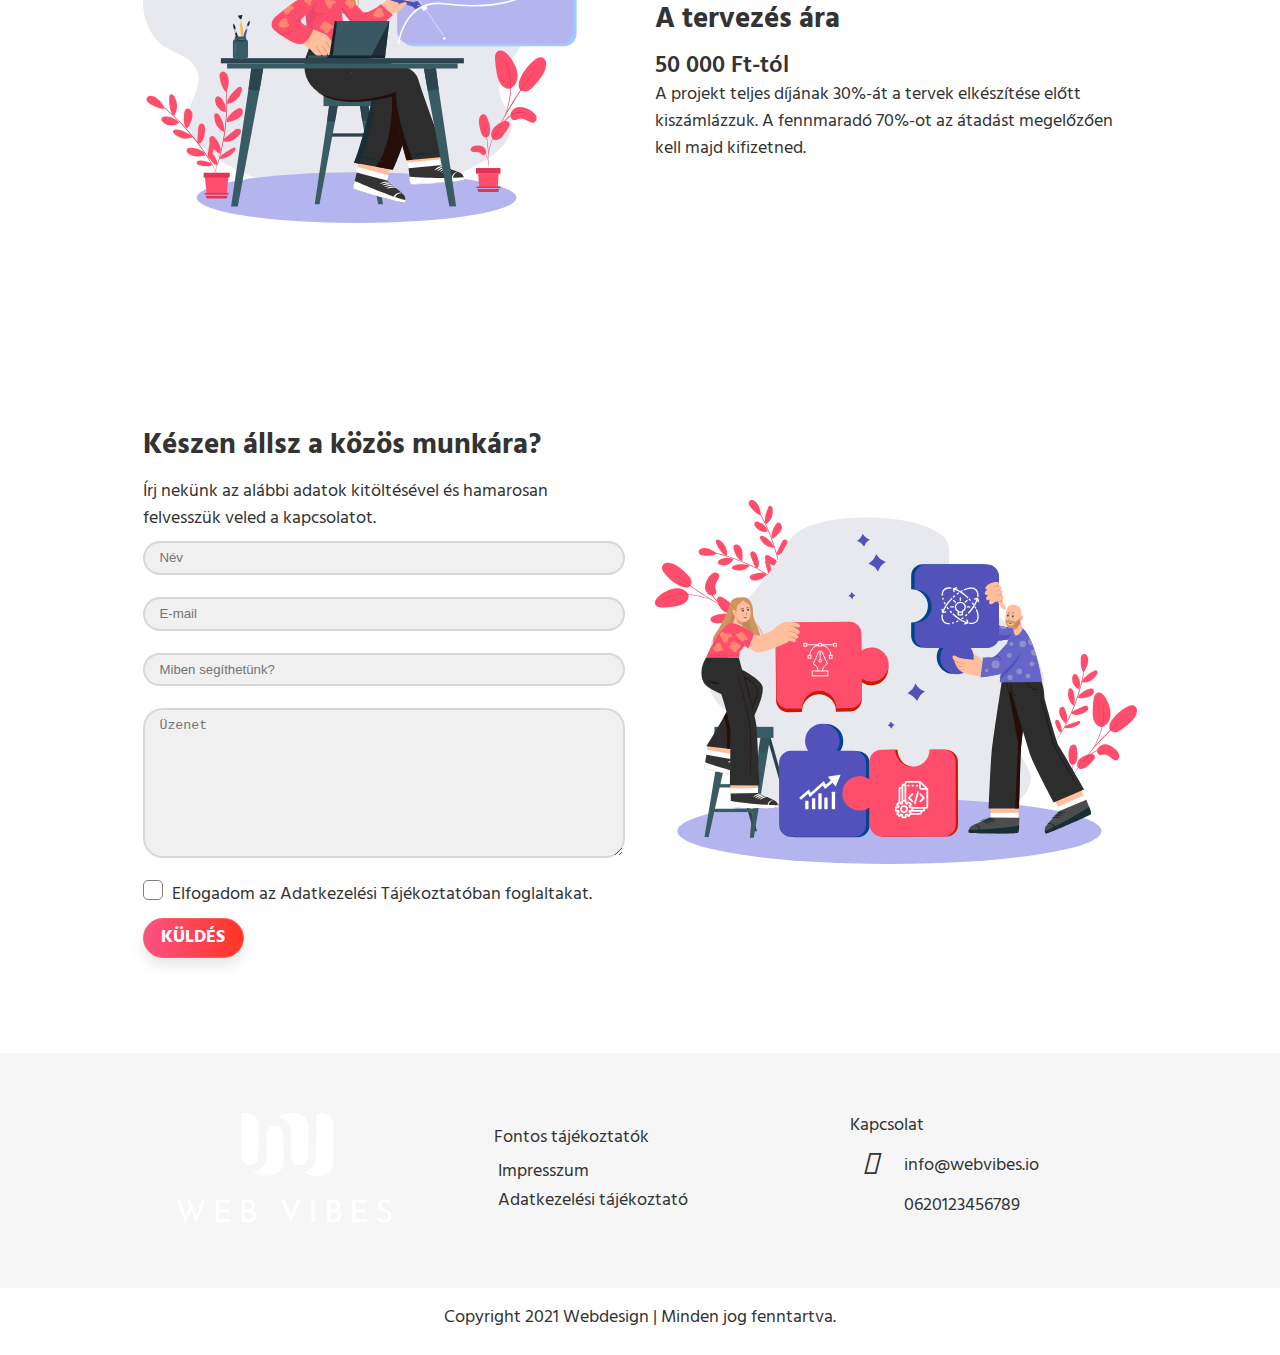
==== commit 071acfde: "small changes" ====
--- a/arculat.html
+++ b/arculat.html
@@ -45,19 +45,19 @@
             <i class="fa fa-caret-down"></i>
           </a>
           <div class="side-dropdown-container">
-            <a class="side-menu-item-dropdown" href="#">Logó- és arculattervezés</a>
-            <a class="side-menu-item-dropdown" href="#">Egyedi weboldal</a>
-            <a class="side-menu-item-dropdown" href="#">Webshop készítés</a>
+            <a class="side-menu-item-dropdown" href="./arculat.html">Logó- és arculattervezés</a>
+            <a class="side-menu-item-dropdown" href="./design.html">Egyedi weboldal</a>
+            <a class="side-menu-item-dropdown" href="./webshop.html">Webshop készítés</a>
           </div>
-          <a class="menu-item" href="#">Munkáink</a>
-          <a class="menu-item" href="#">Rólunk</a>
-          <a class="menu-item" href="#">Ajánlatkérés</a>
+          <a class="menu-item" href="./munkaink.html">Munkáink</a>
+          <a class="menu-item" href="./rolunk.html">Rólunk</a>
+          <a class="menu-item" href="./kapcsolat.html">Ajánlatkérés</a>
         </div>
       </div>
     </header>
     <main>
       <section id="hero2">
-        <div class="content-box">
+        <div class="content-box-full">
           <div class="hero-text">
             <h1>Logó- és arculattervezés</h1>
             <p>
@@ -74,35 +74,41 @@
 
       <section id="services">
         <h2>Mik a lépések?</h2>
-        <div class="content-box">
+        <div class="content-box-wide">
           <div class="column-3">
             <div class="box">
-              <img src="img/meeteng.svg" alt="" />
-              <h3>Igény felmérés</h3>
-              <p>
-                Egy kérdőív segítségével felmérjük a vállalkozásod múltját, jelenét és vízióját, felderítjük az értékeidet, célközönségedet,
-                versenytársaidat. Ez lesz a tervezési folyamat alapja.
-              </p>
+              <div><img src="img/meeteng.svg" alt="" /></div>
+              <div class="box-text">
+                <h3>Igény felmérés</h3>
+                <p>
+                  Egy kérdőív segítségével felmérjük a vállalkozásod múltját, jelenét és vízióját, felderítjük az értékeidet,
+                  célközönségedet, versenytársaidat. Ez lesz a tervezési folyamat alapja.
+                </p>
+              </div>
             </div>
             <div class="box">
-              <img src="img/tervezes.svg" alt="" />
-              <h3>Tervek elkészítése</h3>
-              <p>
-                Moodboard és látványtervek segítségével bemutatjuk a fő grafikai irányt, amit igényeid szerint módosítunk, hogy a
-                végeredménnyel teljesen azonosulni tudj.
-              </p>
+              <div><img src="img/tervezes.svg" alt="" /></div>
+              <div class="box-text">
+                <h3>Tervek elkészítése</h3>
+                <p>
+                  Moodboard és látványtervek segítségével bemutatjuk a fő grafikai irányt, amit igényeid szerint módosítunk, hogy a
+                  végeredménnyel teljesen azonosulni tudj.
+                </p>
+              </div>
             </div>
             <div class="box">
-              <img src="img/kivitelezes.svg" alt="" />
-              <h3>Megvalósítás</h3>
-              <p>Az átbeszélt módosítások után kidolgozzuk a végleges terveket és végül átadjuk a kész anyagokat.</p>
+              <div><img src="img/kivitelezes.svg" alt="" /></div>
+              <div class="box-text">
+                <h3>Megvalósítás</h3>
+                <p>Az átbeszélt módosítások után kidolgozzuk a végleges terveket és végül átadjuk a kész anyagokat.</p>
+              </div>
             </div>
           </div>
         </div>
       </section>
 
       <section id="how-we-work2">
-        <div class="row content-box how-we-work-reverse">
+        <div class="row content-box-wide">
           <div class="col-1-2">
             <img src="img/illusztraciologouj2.svg" alt="" class="logoarculat" />
           </div>
@@ -120,28 +126,26 @@
       </section>
 
       <section id="how-we-work">
-        <div class="row content-box">
+        <div class="row content-box-wide how-we-work-reverse">
           <div class="col-1-2 text">
-            <div class="container">
-              <div class="contact-box">
-                <h2>Készen állsz a közös munkára?</h2>
-                <p>Írj nekünk az alábbi adatok kitöltésével és hamarosan felvesszük veled a kapcsolatot.</p>
-                <input type="text" class="field" placeholder="Név" />
-                <input type="email" class="field" placeholder="E-mail" />
-                <input type="text" class="field" placeholder="Miben segíthetünk?" />
-                <textarea class="field area" placeholder="Üzenet "></textarea>
-                <div class="input_field terms">
-                  <label class="check">
-                    <input type="checkbox" />
-                    <span class="checkmark"></span>
-                  </label>
-                  <div>
-                    <p>Elfogadom az Adatkezelési Tájékoztatóban foglaltakat.</p>
-                  </div>
+            <div class="contact-box">
+              <h2>Készen állsz a közös munkára?</h2>
+              <p>Írj nekünk az alábbi adatok kitöltésével és hamarosan felvesszük veled a kapcsolatot.</p>
+              <input type="text" class="field" placeholder="Név" />
+              <input type="email" class="field" placeholder="E-mail" />
+              <input type="text" class="field" placeholder="Miben segíthetünk?" />
+              <textarea class="field area" placeholder="Üzenet "></textarea>
+              <div class="input_field terms">
+                <label class="check">
+                  <input type="checkbox" />
+                  <span class="checkmark"></span>
+                </label>
+                <div>
+                  <p>Elfogadom az Adatkezelési Tájékoztatóban foglaltakat.</p>
                 </div>
+              </div>
 
-                <div><a class="button" href="/"> Küldés </a></div>
-              </div>
+              <div><a class="button" href="/"> Küldés </a></div>
             </div>
           </div>
           <div class="col-1-2">
@@ -150,34 +154,37 @@
         </div>
       </section>
     </main>
-    <footer>
-      <div class="content-box">
-        <div id="foot-info">
-          <ul>
-            <li>
-              <a href="#">Impresszum</a>
-            </li>
-            <li>
-              <a href="#">Adatkezelési tájékoztató</a>
-            </li>
-            <li>
-              <a href="#">Süti tájékoztató</a>
-            </li>
-          </ul>
+    <footer class="footer">
+      <div class="content-box-wide">
+        <div class="footer-container">
+          <img class="footer-logo" src="img/whitelogo.svg" alt="" />
         </div>
-        <div id="foot-contact">
-          <ul>
-            <li>Impresszum</li>
-            <li>Adatkezelési tájékoztató</li>
-          </ul>
+        <div class="footer-container">
+          <h5>Fontos tájékoztatók</h5>
+          <a href="#">Impresszum</a>
+          <a href="#">Adatkezelési tájékoztató</a>
+        </div>
+        <div class="footer-container footer-contact">
+          <h5>Kapcsolat</h5>
+          <div class="email">
+            <div class="icon-container">
+              <i class="far fa-envelope icon"></i>
+            </div>
+            <a href="">info@webvibes.io</a>
+          </div>
+          <div class="mobile">
+            <div class="icon-container">
+              <i class="fas fa-mobile-alt icon"></i>
+            </div>
+            <a href="">0620123456789</a>
+          </div>
         </div>
       </div>
     </footer>
     <div id="copyright">
-      <div class="content-box">
-        <p>Copyright 2021 Webdesign | Minden jog fenntartva.</p>
-      </div>
+      <p>Copyright 2021 Webdesign | Minden jog fenntartva.</p>
     </div>
+
     <script type="text/javascript" src="menu.js"></script>
   </body>
 </html>
--- a/css/style.css
+++ b/css/style.css
@@ -21,35 +21,56 @@
 p {
   margin-bottom: 0.7rem;
   line-height: 1.5;
+  font-size: 18px;
 }
 h1,
 h2,
 h3 {
   line-height: 1.2;
-  /* margin-bottom: 10px; */
 }
 h1,
 h2 {
-  font-size: 2.75rem;
   font-weight: bold;
   margin-bottom: 1rem;
 }
 
 h3 {
-  font-size: 1.4rem;
   font-weight: bold;
   font-weight: 600;
 }
+
+h1 {
+  font-size: 2.5rem;
+}
+h2 {
+  font-size: 2rem;
+}
+h3 {
+  font-size: 1.6rem;
+}
+h4 {
+  font-size: 1.4rem;
+}
+h5 {
+  font-size: 1.2rem;
+}
+h6 {
+  font-size: 1rem;
+}
+
+.mi {
+  width: 100%;
+  height: auto;
+}
+
 a {
   color: white;
   text-decoration: none;
 }
 .button {
-  border: none;
+  border: 1px solid #f96755;
   background: linear-gradient(to right, #f95283, #ff3527);
   color: white;
-  padding: 0.4rem 1.6rem;
-  padding-top: 0.5rem;
   border-radius: 50px;
   box-shadow: 0 0.5rem 1rem rgba(0, 0, 0, 0.1);
   transition: all 0.3s linear;
@@ -57,7 +78,9 @@
   font-weight: bold;
   display: inline-block;
   margin: 0;
-  padding: 0.8rem 1.6rem;
+  padding: 0.6rem 1.2rem;
+  font-size: 18px;
+  text-transform: uppercase;
 }
 .button:hover {
   border: 1px solid #f96755;
@@ -67,7 +90,11 @@
 section {
   margin-bottom: 4vw;
 }
-
+#hero-contact {
+  padding: 5vw 0;
+  position: relative;
+  background: linear-gradient(to right, #b2a6c9, #e89e4a);
+}
 #hero {
   background-size: auto 50%;
   padding: 10vw 0;
@@ -101,6 +128,14 @@
   height: 85%;
   z-index: 1;
 }
+.contactimg {
+  position: absolute;
+  bottom: 5%;
+  right: 10%;
+  width: auto;
+  height: 100%;
+  z-index: 1;
+}
 .logolatvany {
   position: absolute;
   bottom: 5%;
@@ -115,6 +150,7 @@
   right: 0;
   width: auto;
   height: 85%;
+  z-index: 1;
 }
 .webkep {
   position: absolute;
@@ -123,7 +159,32 @@
   width: auto;
   height: 85%;
 }
-
+.hullam-contact {
+  position: absolute;
+  opacity: 15%;
+  bottom: -6rem;
+  width: 32rem;
+}
+.kor-contact {
+  position: absolute;
+  opacity: 15%;
+  bottom: 1rem;
+  right: 3%;
+  width: 18rem;
+}
+.hullam-contact2 {
+  position: absolute;
+  opacity: 15%;
+  bottom: -12rem;
+  width: 32rem;
+}
+.kor-contact2 {
+  position: absolute;
+  opacity: 15%;
+  bottom: 1rem;
+  right: 3%;
+  width: 18rem;
+}
 .hullam {
   position: absolute;
   opacity: 15%;
@@ -180,18 +241,17 @@
   padding-bottom: 1.5rem;
   max-width: 30rem;
   color: white;
+  z-index: 3;
+}
+
+.hero-text p {
+  font-size: 22px;
 }
 
 #services h2 {
   text-align: center;
-  padding-top: 5rem;
-}
-#services h3 {
-  padding-top: 1rem;
-}
-#services p {
-  padding-bottom: 1rem;
-}
+}
+
 .box {
   align-items: left;
   background: #fff;
@@ -201,9 +261,31 @@
   margin: 1.5rem;
   padding: 3rem 2rem;
   border-radius: 2rem;
-}
+  display: flex;
+  flex-direction: column;
+}
+
+.box-text {
+  display: flex;
+  flex-direction: column;
+  justify-content: center;
+}
+
+.box-text h3 {
+  padding-bottom: 1rem;
+}
+
+.box-button-container {
+  margin-top: auto;
+}
+
 #portfolio h2 {
   padding-bottom: 1rem;
+  text-align: center;
+}
+#portfolio2 h2 {
+  padding-bottom: 2rem;
+  padding-top: 2rem;
   text-align: center;
 }
 #portfolio img {
@@ -218,19 +300,24 @@
   margin-bottom: 1rem;
 }
 #how-we-work ul,
-#how-we-work2 ul {
+#how-we-work2 ul,
+#how-we-workcontact ul {
   overflow: hidden;
   margin: 0 0 20px 0;
 }
 
 #how-we-work ul li,
-#how-we-work2 ul li {
+#how-we-work2 ul li,
+#how-we-workcontact li {
   margin-bottom: 8px;
   line-height: 1.4;
   position: relative;
   padding-left: 30px;
-}
-#how-we-work ul li:before {
+  font-size: 18px;
+}
+
+#how-we-work ul li:before,
+#how-we-workcontact ul li:before {
   content: "";
   width: 20px;
   height: 20px;
@@ -242,7 +329,8 @@
   top: 50%;
   margin-top: -10px;
 }
-#how-we-work ul li:after {
+#how-we-work ul li:after,
+#how-we-workcontact ul li:after {
   content: "";
   width: 8px;
   height: 12px;
@@ -256,7 +344,7 @@
   transform: rotate(45deg);
 }
 #kapcsolat {
-  padding-top: 8rem;
+  padding-top: 0;
 }
 #how-we-work2 h2 {
   padding-bottom: 1rem;
@@ -265,24 +353,62 @@
   margin-top: 5rem;
   margin-bottom: 1rem;
 }
-footer {
-  background: linear-gradient(to right, #b2a6c9, #e89e4a);
-  padding: 1.5rem 0;
+
+.footer {
+  width: 100%;
+  height: auto;
+  display: flex;
+  flex-direction: row;
+  justify-content: center;
+  background: #f6f6f6;
+  padding-top: 2rem;
+  padding-bottom: 2rem;
+}
+
+.footer-container {
+  display: flex;
+  flex-direction: column;
+  justify-content: center;
+  padding: 10px;
+  width: calc(33.33333333% - 2rem);
+}
+
+.footer-container h5 {
+  margin-bottom: 10px;
+}
+.footer-container a {
+  padding: 4px;
   font-size: smaller;
-  color: white;
+  color: #333;
+  font-size: 18px;
+}
+
+.footer-logo {
+  max-height: 150px;
+  padding: 20px;
+}
+
+.email,
+.mobile {
   display: flex;
-  justify-content: space-between;
+  flex-direction: row;
   align-items: center;
 }
 
-#foot-info li,
-#foot-contact li {
-  display: inline-block;
-  margin: 0 1rem;
-}
-#foot-info li a {
-  color: inherit;
-}
+.icon-container {
+  height: 40px;
+  width: 40px;
+  margin-right: 10px;
+  display: flex;
+  flex-direction: column;
+  align-items: center;
+  justify-content: center;
+}
+
+.icon {
+  font-size: 30px;
+}
+
 #copyright {
   padding: 1rem 0;
   font-size: smaller;
@@ -294,12 +420,30 @@
   height: auto;
 }
 .content-box {
+  max-width: 1140px;
   width: 80%;
   margin: 0 auto;
   display: flex;
   justify-content: space-between;
   align-items: center;
 }
+.content-box-wide {
+  max-width: 1800px;
+  width: 80%;
+  margin: 0 auto;
+  display: flex;
+  justify-content: space-between;
+  align-items: center;
+}
+
+.content-box-full {
+  width: 80%;
+  margin: 0 auto;
+  display: flex;
+  justify-content: space-between;
+  align-items: center;
+}
+
 #how-we-work,
 #how-we-work2,
 .laptop,
@@ -314,15 +458,18 @@
 #hero2 p,
 #hero3 p,
 #hero4 p,
+#about p,
 #how-we-work2 p {
   padding-bottom: 1rem;
 }
 
-#how-we-work2 h2 {
+#how-we-work2 h2,
+#about h2 {
   padding-bottom: 0;
 }
 
-#how-we-work2 img {
+#how-we-work2 img,
+#about img {
   width: 90%;
 }
 .container {
@@ -411,7 +558,8 @@
   box-shadow: 0 0.5rem 1rem rgba(0, 0, 0, 0.2);
   margin-bottom: 5rem;
 }
-.munkaink {
+.munkaink,
+.munkaink1 {
   margin: 0 auto;
   width: 80%;
   box-shadow: 0 0.5rem 1rem rgba(0, 0, 0, 0.2);
@@ -421,6 +569,10 @@
   padding-bottom: 1rem;
 }
 
+.logo {
+  z-index: 3;
+}
+
 #webshop h1 {
   padding-top: 5rem;
 }
@@ -438,7 +590,36 @@
   width: 20rem;
 }
 
+.offershop {
+  width: 90%;
+}
 @media screen and (max-width: 1280px) {
+  .hotel,
+  .munkaink1 {
+    margin-top: 4rem;
+  }
+  .contactimg {
+    position: absolute;
+    bottom: 5%;
+    right: 9%;
+    width: auto;
+    height: 90%;
+    z-index: 1;
+  }
+  .hullam-contact {
+    position: absolute;
+    opacity: 15%;
+    bottom: 8rem;
+    width: 25rem;
+  }
+  .kor-contact {
+    position: absolute;
+    opacity: 15%;
+    bottom: 1rem;
+    right: 9%;
+    width: 14rem;
+  }
+
   .hullamarculat {
     position: absolute;
     opacity: 15%;
@@ -487,14 +668,16 @@
     padding-bottom: 3rem;
   }
   #kapcsolat {
-    padding-top: 10rem;
+    padding-top: 6rem;
     padding-bottom: 3rem;
   }
   .logoarculat,
-  .mi {
+  .mi,
+  .offershop {
     padding-top: 5rem;
     padding-bottom: 3rem;
   }
+
   .content-box {
     width: 80%;
   }
@@ -553,12 +736,51 @@
   }
 
   #how-we-work2,
+  #about,
   #how-we-work,
+  #how-we-workcontact,
   #services {
     padding-bottom: 2rem;
   }
+  #hero-contact {
+    padding: 9vw 0;
+  }
 }
 @media screen and (max-width: 1199px) {
+  .contactimg {
+    position: absolute;
+    bottom: 11%;
+    right: 9%;
+    width: auto;
+    height: 80%;
+    z-index: 1;
+  }
+  .hullam-contact {
+    position: absolute;
+    opacity: 15%;
+    bottom: 3rem;
+    width: 30rem;
+  }
+  .kor-contact {
+    position: absolute;
+    opacity: 15%;
+    bottom: 1rem;
+    right: 3%;
+    width: 16rem;
+  }
+  .hullam-contact2 {
+    position: absolute;
+    opacity: 15%;
+    bottom: -3rem;
+    width: 25rem;
+  }
+  .kor-contact2 {
+    position: absolute;
+    opacity: 15%;
+    bottom: 1rem;
+    right: 3%;
+    width: 15rem;
+  }
   .hullamdesign {
     position: absolute;
     opacity: 15%;
@@ -673,14 +895,16 @@
     width: calc(50% - 2rem);
   }
 
-  #portfolio img {
+  #portfolio img,
+  #portfolio2 img {
     width: 100%;
   }
-  #portfolio h3 {
+  #portfolio h3,
+  #portfolio2 h3 {
     font-size: 1.3rem;
   }
   #kapcsolat {
-    padding-top: 12rem;
+    padding-top: 3rem;
     padding-bottom: 3rem;
   }
   .logoarculat {
@@ -697,10 +921,12 @@
   }
   #how-we-work,
   #how-we-work2,
+  #about,
   #services {
     padding-bottom: 2rem;
   }
-  #portfolio {
+  #portfolio,
+  #portfolio2 {
     padding-bottom: 0;
   }
 
@@ -723,6 +949,27 @@
 }
 
 @media screen and (max-width: 1073px) {
+  .contactimg {
+    position: absolute;
+    bottom: 11%;
+    right: 9%;
+    width: auto;
+    height: 80%;
+    z-index: 1;
+  }
+  .hullam-contact {
+    position: absolute;
+    opacity: 15%;
+    bottom: 8rem;
+    width: 25rem;
+  }
+  .kor-contact {
+    position: absolute;
+    opacity: 15%;
+    bottom: 1rem;
+    right: 9%;
+    width: 14rem;
+  }
   .hullamdesign {
     position: absolute;
     opacity: 15%;
@@ -795,6 +1042,47 @@
   }
 }
 @media screen and (max-width: 990px) {
+  #about {
+    padding-top: 3rem;
+  }
+  .contactimg {
+    position: absolute;
+    bottom: -13rem;
+    right: 18rem;
+    width: auto;
+    height: 100%;
+    z-index: 1;
+  }
+
+  .hullam-contact {
+    position: absolute;
+    opacity: 15%;
+    bottom: 3rem;
+    width: 25rem;
+  }
+  .kor-contact {
+    position: absolute;
+    opacity: 15%;
+    bottom: 1rem;
+    right: 3%;
+    width: 14rem;
+  }
+  .hullam-contact2 {
+    position: absolute;
+    opacity: 15%;
+    bottom: -4rem;
+    width: 21rem;
+  }
+  .kor-contact2 {
+    position: absolute;
+    opacity: 15%;
+    bottom: 1rem;
+    right: 3%;
+    width: 13rem;
+  }
+  .offershop {
+    padding-top: 3rem;
+  }
   .hullamweb {
     position: absolute;
     opacity: 15%;
@@ -915,18 +1203,29 @@
     right: 50%;
     margin-right: -13rem;
   }
+  .footer .content-box-wide {
+    padding: 20px;
+    flex-direction: column;
+  }
+  .footer-container {
+    width: 100%;
+    align-items: center;
+    margin-top: 10px;
+    margin-bottom: 10px;
+  }
+  .icon {
+    font-size: 20px;
+  }
+
   .hero-text {
     padding-bottom: 0;
-  }
-  section {
-    margin-bottom: 0;
   }
   header {
     padding-bottom: 1rem;
   }
   #kapcsolat {
-    padding-top: 3rem;
-    padding-bottom: 3rem;
+    padding-top: 5rem;
+    padding-bottom: 5rem;
   }
   #hero,
   #hero2,
@@ -945,8 +1244,10 @@
   }
 
   #portfolio,
+  #portfolio2,
   #how-we-work,
   #how-we-work2,
+  #about,
   .laptop,
   #services {
     padding-bottom: 2rem;
@@ -955,13 +1256,18 @@
     margin-top: 2rem;
     margin-bottom: 1rem;
   }
+  .textcontact {
+    margin-top: 0;
+    margin-bottom: 1rem;
+  }
   #services h3 {
     padding-top: 1rem;
   }
   #services .button {
     margin-top: 1rem;
   }
-  #portfolio h2 {
+  #portfolio h2,
+  #portfolio2 h2 {
     text-align: center;
   }
   #services h2 {
@@ -993,6 +1299,19 @@
   }
 }
 @media screen and (max-width: 768px) {
+  .hullam-contact {
+    position: absolute;
+    opacity: 15%;
+    bottom: 5rem;
+    width: 21rem;
+  }
+  .kor-contact {
+    position: absolute;
+    opacity: 15%;
+    bottom: 1rem;
+    right: 3%;
+    width: 12rem;
+  }
   .hullamweb {
     position: absolute;
     opacity: 15%;
@@ -1079,9 +1398,6 @@
   }
   .hero-text {
     padding-bottom: 0;
-  }
-  section {
-    margin-bottom: 0;
   }
   header {
     padding-bottom: 1rem;
@@ -1115,7 +1431,8 @@
   .column-3 > div {
     width: calc(100% - 2rem);
   }
-  #portfolio h3 {
+  #portfolio h3,
+  #portfolio2 h3 {
     font-size: 1.2rem;
   }
 
@@ -1137,11 +1454,13 @@
   #services .button {
     margin-top: 1rem;
   }
-  #portfolio h2 {
+  #portfolio h2,
+  #portfolio2 h2 {
     text-align: center;
   }
 
-  #how-we-work2 {
+  #how-we-work2,
+  #about {
     padding-top: 2rem;
   }
 
@@ -1158,14 +1477,55 @@
   #services p {
     padding-bottom: 0;
   }
-  #portfolio img {
+  #portfolio img,
+  #portfolio2 img {
     width: 100%;
   }
   #kapcsolat {
-    padding-top: 1rem;
+    padding-top: 3rem;
+    padding-bottom: 1rem;
+  }
+  .hullam-contact2 {
+    position: absolute;
+    opacity: 15%;
+    bottom: -6rem;
+    width: 21rem;
+  }
+  .kor-contact2 {
+    position: absolute;
+    opacity: 15%;
+    bottom: 1rem;
+    right: 3%;
+    width: 13rem;
   }
 }
 @media screen and (max-width: 647px) {
+  .hullam-contact2 {
+    position: absolute;
+    opacity: 15%;
+    bottom: -5rem;
+    width: 18rem;
+  }
+  .kor-contact2 {
+    position: absolute;
+    opacity: 15%;
+    bottom: 1rem;
+    right: 3%;
+    width: 8rem;
+  }
+  .hullam-contact {
+    position: absolute;
+    opacity: 15%;
+    bottom: 11rem;
+    width: 18rem;
+  }
+  .kor-contact {
+    position: absolute;
+    opacity: 15%;
+    bottom: 1rem;
+    right: 3%;
+    width: 10rem;
+  }
   .hullamweb {
     position: absolute;
     opacity: 15%;
@@ -1227,6 +1587,32 @@
   }
 }
 @media screen and (max-width: 500px) {
+  .hullam-contact2 {
+    position: absolute;
+    opacity: 15%;
+    bottom: -2rem;
+    width: 14rem;
+  }
+  .kor-contact2 {
+    position: absolute;
+    opacity: 15%;
+    bottom: 1rem;
+    right: 3%;
+    width: 7rem;
+  }
+  .hullam-contact {
+    position: absolute;
+    opacity: 15%;
+    bottom: 5rem;
+    width: 15rem;
+  }
+  .kor-contact {
+    position: absolute;
+    opacity: 15%;
+    bottom: 1rem;
+    right: 3%;
+    width: 10rem;
+  }
   .hullamweb {
     position: absolute;
     opacity: 15%;
@@ -1279,16 +1665,8 @@
   .hero-text {
     padding-bottom: 0;
   }
-  section {
-    margin-bottom: 0;
-  }
   header {
     padding-bottom: 1rem;
-  }
-  #logo {
-    max-width: initial;
-    width: 20%;
-    margin: 0 auto 1rem auto;
   }
   #tel {
     margin: 0 auto;
@@ -1306,7 +1684,8 @@
   h2 {
     font-size: 2rem;
   }
-  #portfolio p {
+  #portfolio p,
+  #portfolio2 p {
     padding-bottom: 2rem;
   }
 
@@ -1325,10 +1704,12 @@
   #services .button {
     margin-top: 1rem;
   }
-  #portfolio h2 {
+  #portfolio h2,
+  #portfolio2 h2 {
     text-align: center;
   }
-  #portfolio img {
+  #portfolio img,
+  #portfolio2 img {
     width: 100%;
   }
   .mi {
@@ -1374,6 +1755,32 @@
   }
 }
 @media screen and (max-width: 380px) {
+  .hullam-contact2 {
+    position: absolute;
+    opacity: 15%;
+    bottom: -1rem;
+    width: 14rem;
+  }
+  .kor-contact2 {
+    position: absolute;
+    opacity: 15%;
+    bottom: 1rem;
+    right: 3%;
+    width: 5rem;
+  }
+  .hullam-contact {
+    position: absolute;
+    opacity: 15%;
+    bottom: 6rem;
+    width: 15rem;
+  }
+  .kor-contact {
+    position: absolute;
+    opacity: 15%;
+    bottom: 1rem;
+    right: 3%;
+    width: 8rem;
+  }
   .hullamweb {
     position: absolute;
     opacity: 15%;
@@ -1449,9 +1856,6 @@
   .hero-text {
     padding-bottom: 0;
   }
-  section {
-    margin-bottom: 0;
-  }
   header {
     padding-bottom: 1rem;
   }
--- a/css/main.css
+++ b/css/main.css
@@ -52,7 +52,7 @@
     background: linear-gradient(to right, #b2a6c9, #e89e4a);
   }
 }
-@media screen and (max-width:768px) {
+@media screen and (max-width: 768px) {
   .header {
     position: relative;
     width: 100%;
@@ -66,7 +66,7 @@
     background: linear-gradient(to right, #b2a6c9, #e89e4a);
   }
 }
-@media screen and (max-width:552px) {
+@media screen and (max-width: 552px) {
   .header {
     position: relative;
     width: 100%;
@@ -93,6 +93,7 @@
   display: flex;
   justify-content: space-between;
   align-items: center;
+  z-index: 1;
 }
 .menu {
   display: flex;
@@ -120,7 +121,7 @@
 .menu-item-hover,
 .menu-item:hover,
 .active-menu-item {
-  box-shadow: 0 -5px 0px #f96755 inset, 500px 0 0 rgba(255, 255, 255, 0.03) inset;
+  box-shadow: 0 -5px 0px white inset, 500px 0 0 rgba(255, 255, 255, 0.03) inset;
   padding: 35px 25px 45px 25px;
 }
 
@@ -131,7 +132,7 @@
   background: white;
   border-radius: 10px;
   cursor: pointer;
-  z-index: 2;
+  z-index: 1;
   transition: 0.3s;
 }
 .hamburger:before,
@@ -143,22 +144,26 @@
   background: white;
   transition: 0.3s;
   border-radius: 10px;
+  z-index: 1;
 }
 .hamburger:before {
   top: -10px;
   width: 20px;
+  z-index: 1;
 }
 .hamburger:after {
   top: 10px;
   width: 25px;
+  z-index: 1;
 }
 .toggle-menu {
   position: absolute;
   width: 30px;
   height: 100%;
- 
+
   cursor: pointer;
   opacity: 0;
+  z-index: 3;
 }
 .hamburger,
 .toggle-menu {
@@ -231,7 +236,7 @@
   .hamburger,
   .toggle-menu {
     display: block;
-    z-index:3;
+    z-index: 3;
   }
   .header {
     padding-top: 1rem;
@@ -247,7 +252,7 @@
     width: 300px;
     height: 100%;
     padding-top: 65px;
-    z-index:2;
+    z-index: 2;
   }
 
   .dropdown {
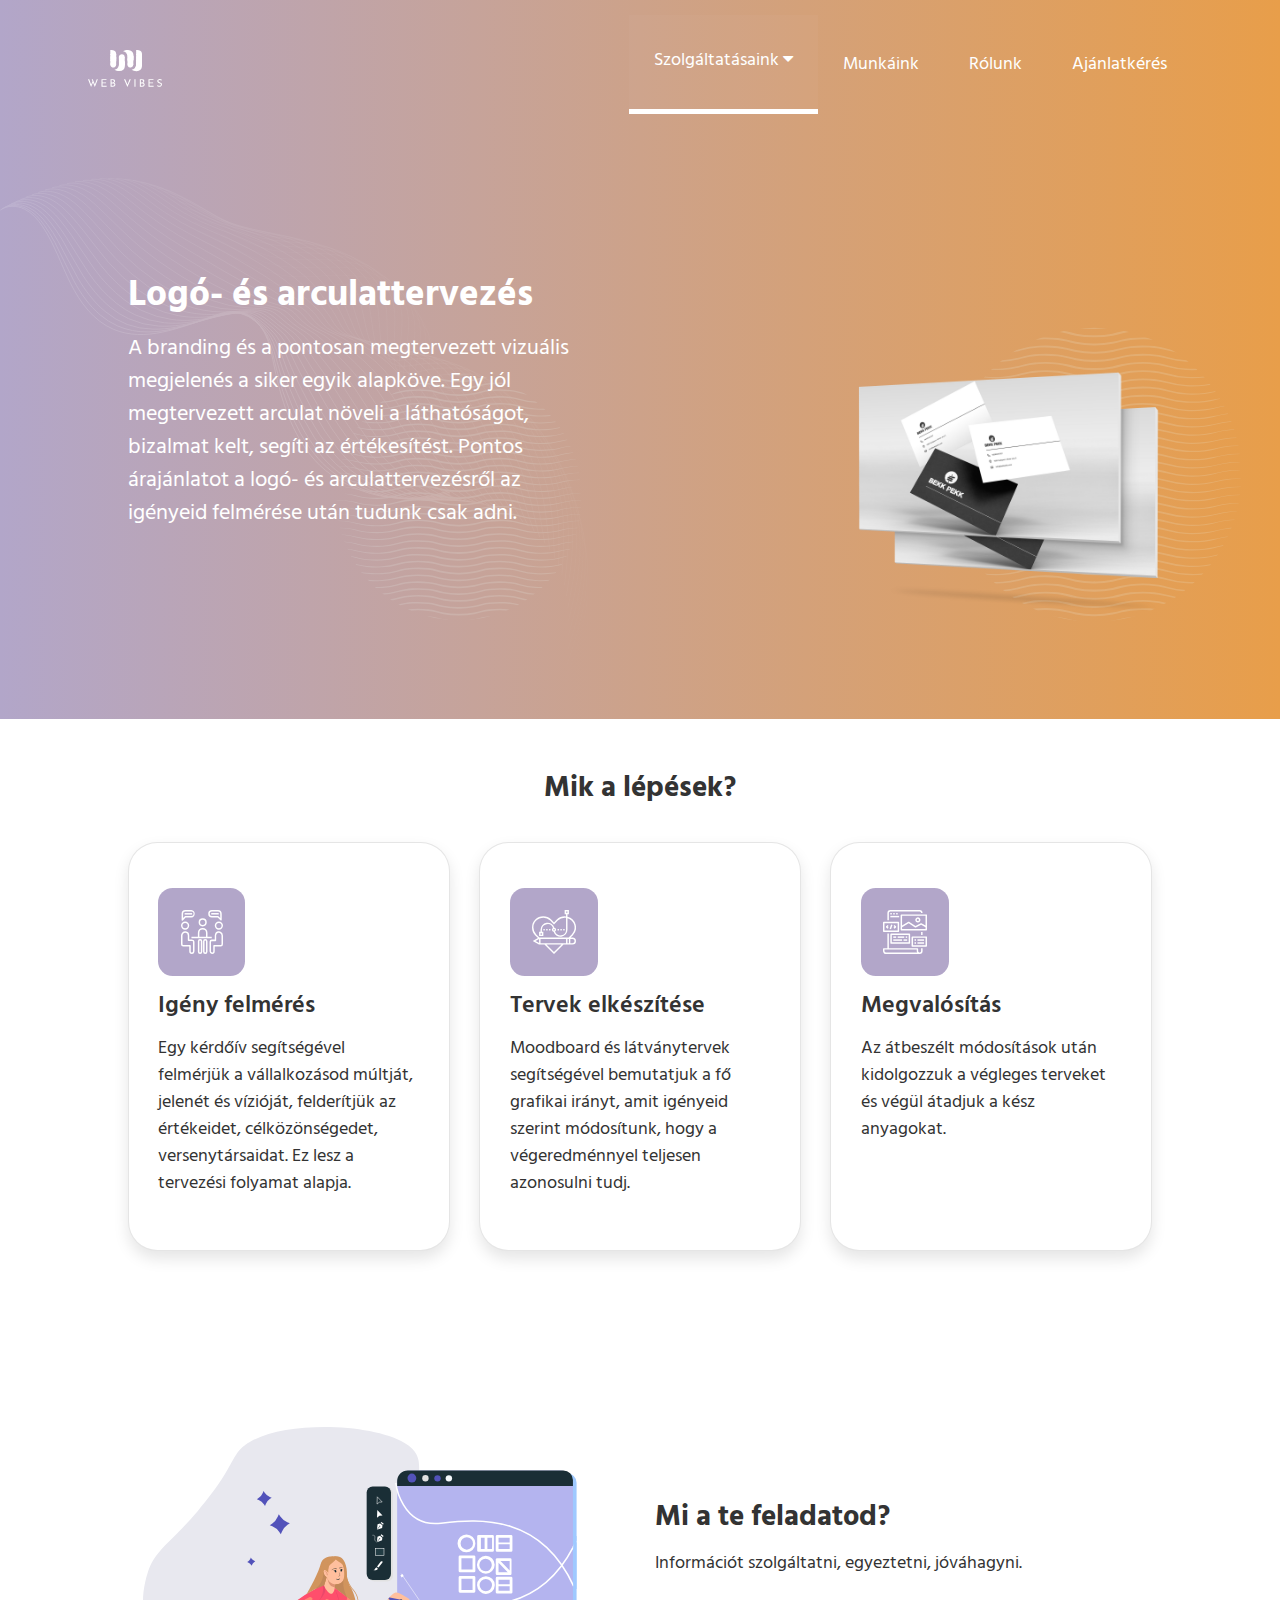
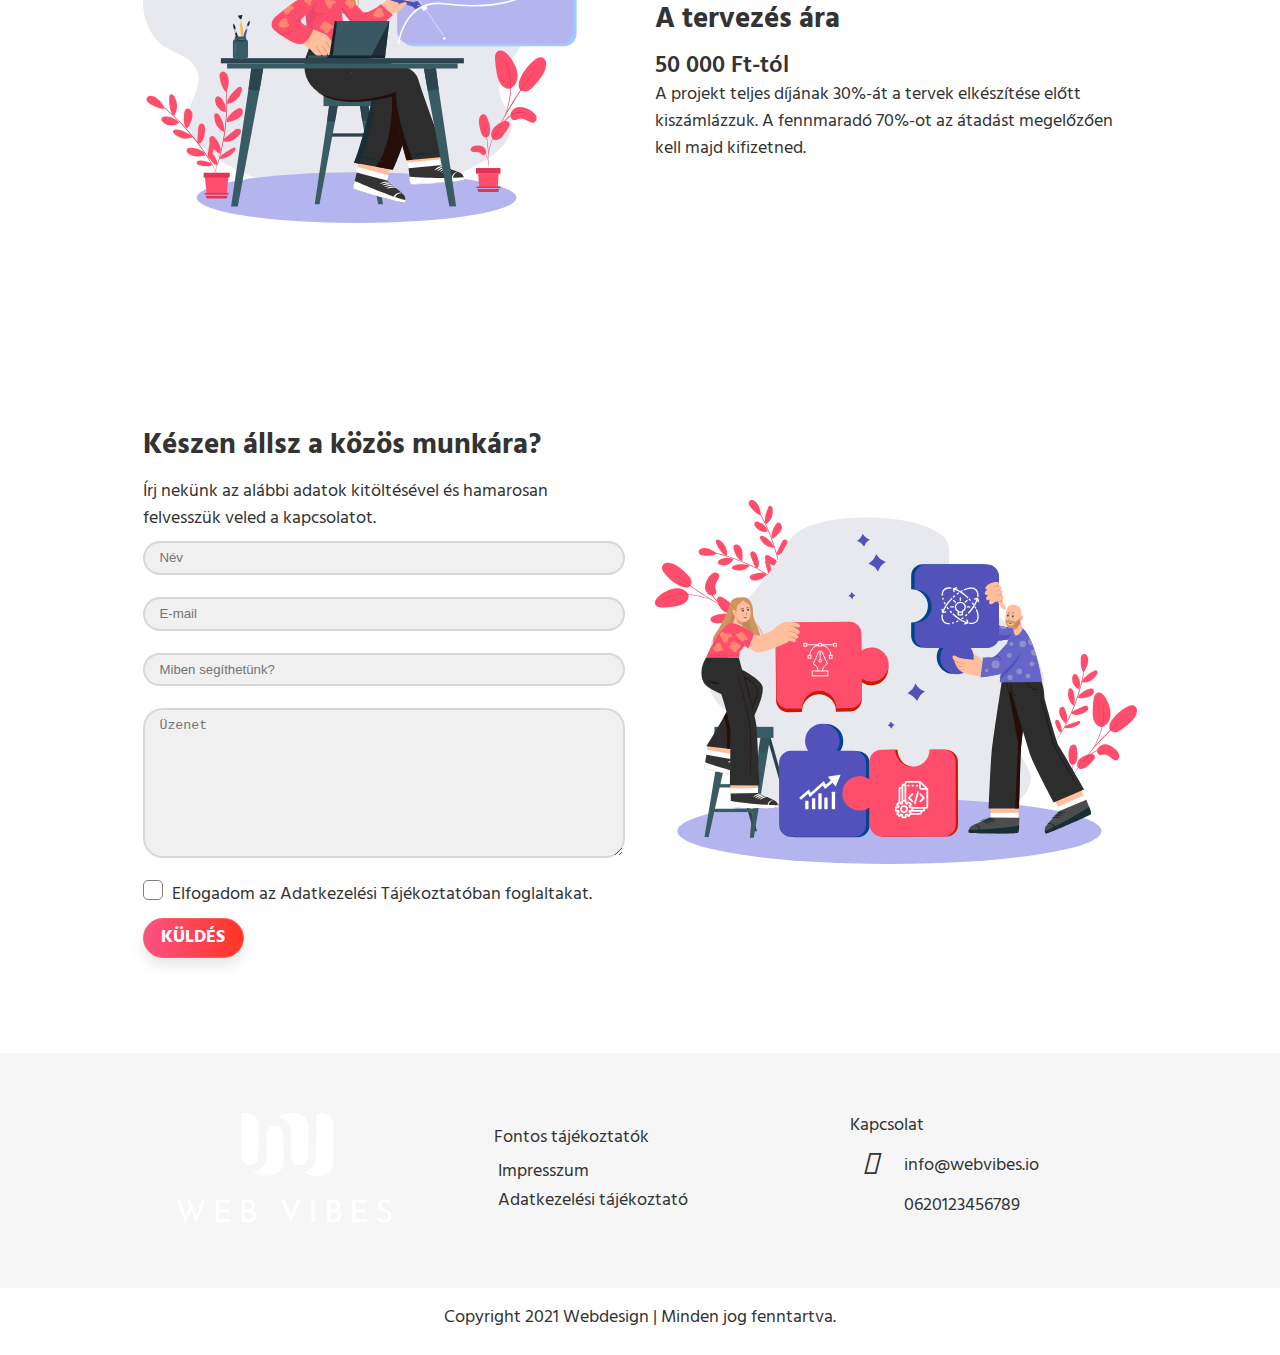
==== commit 4f3cf977: "fix hamburger icon" ====
--- a/arculat.html
+++ b/arculat.html
@@ -21,8 +21,11 @@
         <a href="./index.html"><img src="img/whitelogo.svg" alt="" /></a>
       </div>
       <div class="navigation">
-        <input type="checkbox" class="toggle-menu" />
-        <div class="hamburger"></div>
+        <div id="hamburger-icon" onclick="toggleMobileMenu(this)">
+          <div class="bar1"></div>
+          <div class="bar2"></div>
+          <div class="bar3"></div>
+        </div>
         <div class="menu">
           <div
             class="dropdown"
@@ -41,8 +44,8 @@
             </div>
           </div>
           <a class="side-menu-item active-menu-item">
-            Szolgáltatásaink
-            <i class="fa fa-caret-down"></i>
+            <span>Szolgáltatásaink</span>
+            <i class="fa fa-caret-down" style="font-size: 30px"></i>
           </a>
           <div class="side-dropdown-container">
             <a class="side-menu-item-dropdown" href="./arculat.html">Logó- és arculattervezés</a>
--- a/css/style.css
+++ b/css/style.css
@@ -13,6 +13,36 @@
     font-size: 16px;
   }
 }
+
+#hamburger-icon {
+  margin: auto 0;
+  display: none;
+  cursor: pointer;
+  z-index: 5;
+}
+
+#hamburger-icon div {
+  width: 35px;
+  height: 3px;
+  background-color: white;
+  margin: 6px 0;
+  transition: 0.4s;
+}
+
+.open .bar1 {
+  -webkit-transform: rotate(-45deg) translate(-6px, 6px);
+  transform: rotate(-45deg) translate(-6px, 6px);
+}
+
+.open .bar2 {
+  opacity: 0;
+}
+
+.open .bar3 {
+  -webkit-transform: rotate(45deg) translate(-6px, -8px);
+  transform: rotate(45deg) translate(-6px, -8px);
+}
+
 body {
   font-family: "Hind Siliguri", sans-serif;
   color: #333;
@@ -150,7 +180,6 @@
   right: 0;
   width: auto;
   height: 85%;
-  z-index: 1;
 }
 .webkep {
   position: absolute;
@@ -241,7 +270,6 @@
   padding-bottom: 1.5rem;
   max-width: 30rem;
   color: white;
-  z-index: 3;
 }
 
 .hero-text p {
@@ -567,6 +595,7 @@
 }
 header {
   padding-bottom: 1rem;
+  z-index: 2;
 }
 
 .logo {
@@ -589,7 +618,6 @@
   right: 3%;
   width: 20rem;
 }
-
 .offershop {
   width: 90%;
 }
@@ -619,7 +647,6 @@
     right: 9%;
     width: 14rem;
   }
-
   .hullamarculat {
     position: absolute;
     opacity: 15%;
@@ -1042,6 +1069,10 @@
   }
 }
 @media screen and (max-width: 990px) {
+  #hamburger-icon {
+    display: block;
+  }
+
   #about {
     padding-top: 3rem;
   }
--- a/css/main.css
+++ b/css/main.css
@@ -124,65 +124,7 @@
   box-shadow: 0 -5px 0px white inset, 500px 0 0 rgba(255, 255, 255, 0.03) inset;
   padding: 35px 25px 45px 25px;
 }
-
-.hamburger {
-  position: relative;
-  width: 30px;
-  height: 4px;
-  background: white;
-  border-radius: 10px;
-  cursor: pointer;
-  z-index: 1;
-  transition: 0.3s;
-}
-.hamburger:before,
-.hamburger:after {
-  content: "";
-  position: absolute;
-  height: 4px;
-  right: 0;
-  background: white;
-  transition: 0.3s;
-  border-radius: 10px;
-  z-index: 1;
-}
-.hamburger:before {
-  top: -10px;
-  width: 20px;
-  z-index: 1;
-}
-.hamburger:after {
-  top: 10px;
-  width: 25px;
-  z-index: 1;
-}
-.toggle-menu {
-  position: absolute;
-  width: 30px;
-  height: 100%;
-
-  cursor: pointer;
-  opacity: 0;
-  z-index: 3;
-}
-.hamburger,
-.toggle-menu {
-  display: none;
-}
-.navigation input:checked ~ .hamburger {
-  background: transparent;
-}
-.navigation input:checked ~ .hamburger:before {
-  top: 0;
-  transform: rotate(-45deg);
-  width: 30px;
-}
-.navigation input:checked ~ .hamburger:after {
-  top: 0;
-  transform: rotate(45deg);
-  width: 30px;
-}
-.navigation input:checked ~ .menu {
+.open ~ .menu {
   right: 0;
   box-shadow: -20px 0 40px rgba(0, 0, 0, 0.3);
 }
@@ -233,11 +175,6 @@
 }
 
 @media screen and (max-width: 992px) {
-  .hamburger,
-  .toggle-menu {
-    display: block;
-    z-index: 3;
-  }
   .header {
     padding-top: 1rem;
   }
@@ -251,7 +188,7 @@
     background: #b2a6c9;
     width: 300px;
     height: 100%;
-    padding-top: 65px;
+    padding-top: 100px;
     z-index: 2;
   }
 
@@ -272,6 +209,9 @@
     padding: 30px;
     font-size: 24px;
     box-shadow: 0 1px 0 rgba(255, 255, 255, 0.1) inset;
+    display: flex;
+    flex-direction: column;
+    justify-content: space-between;
   }
   .dropdown-container {
     display: none;
